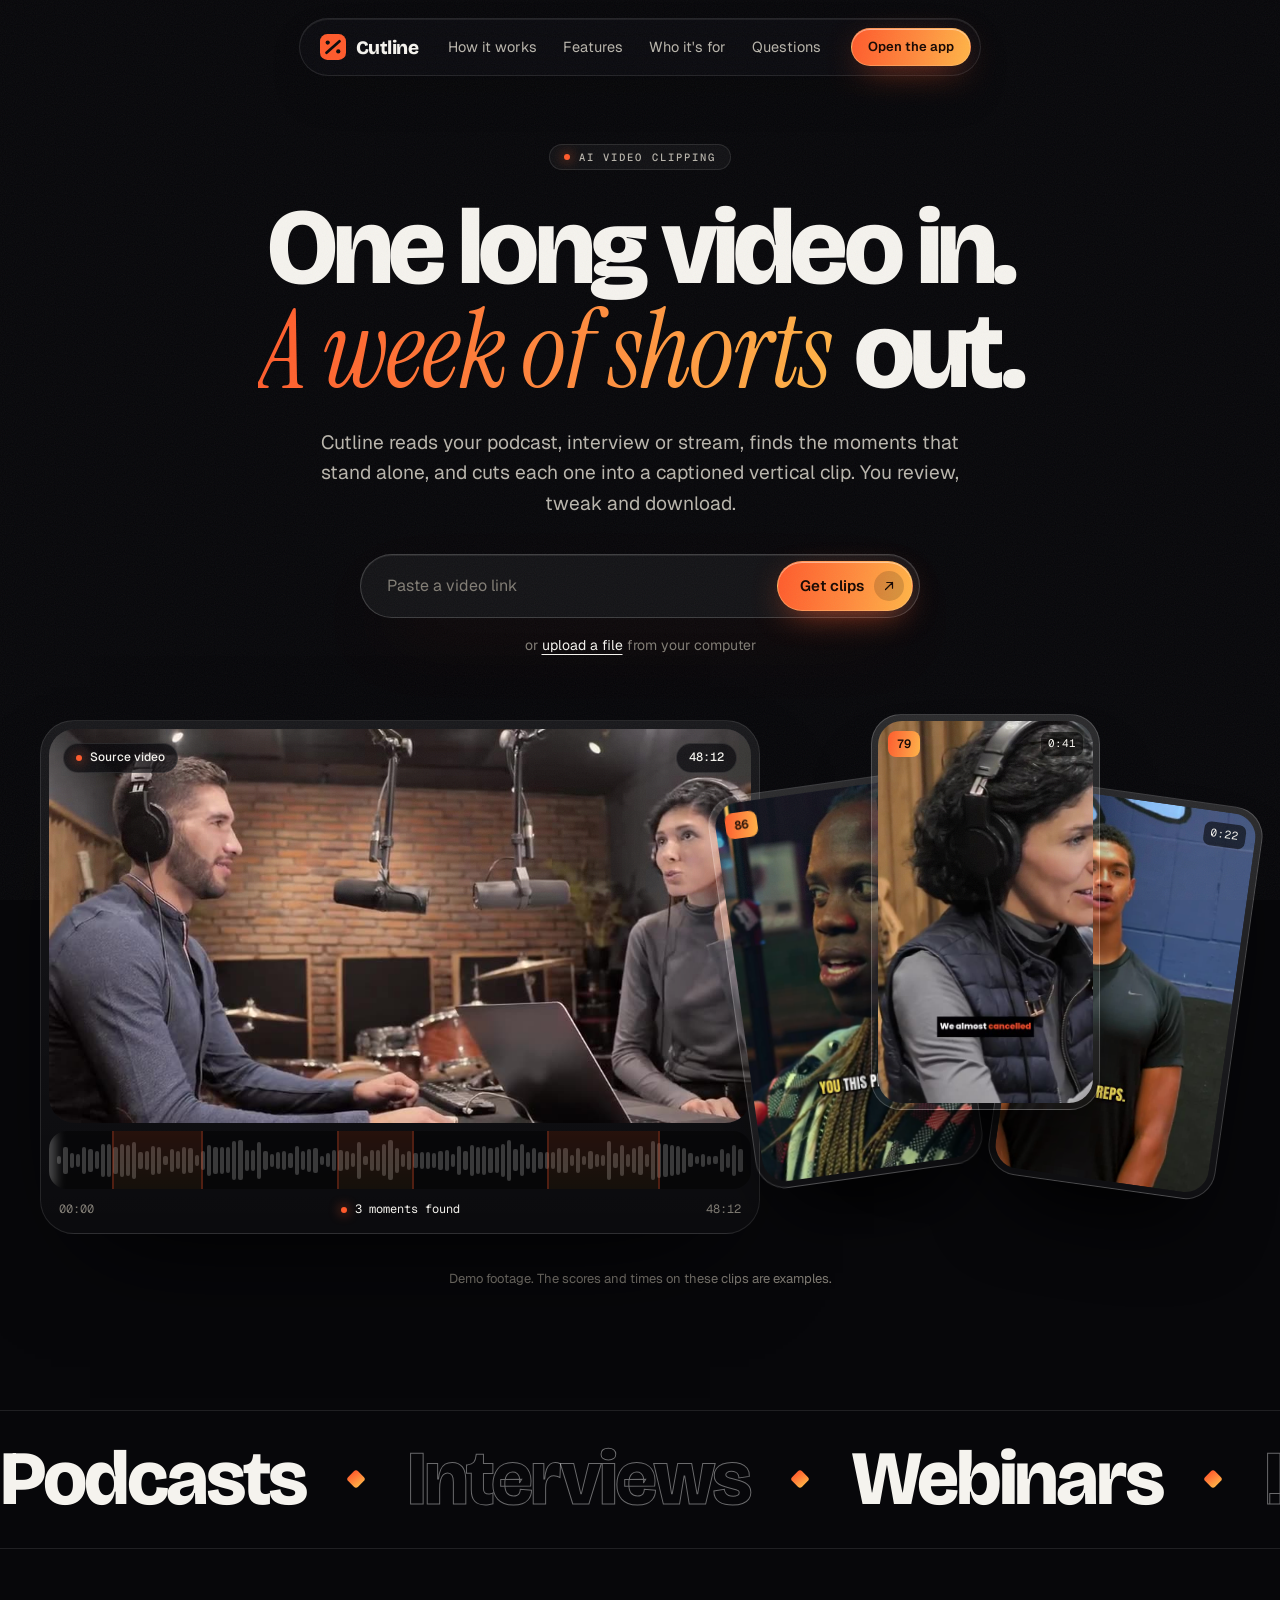
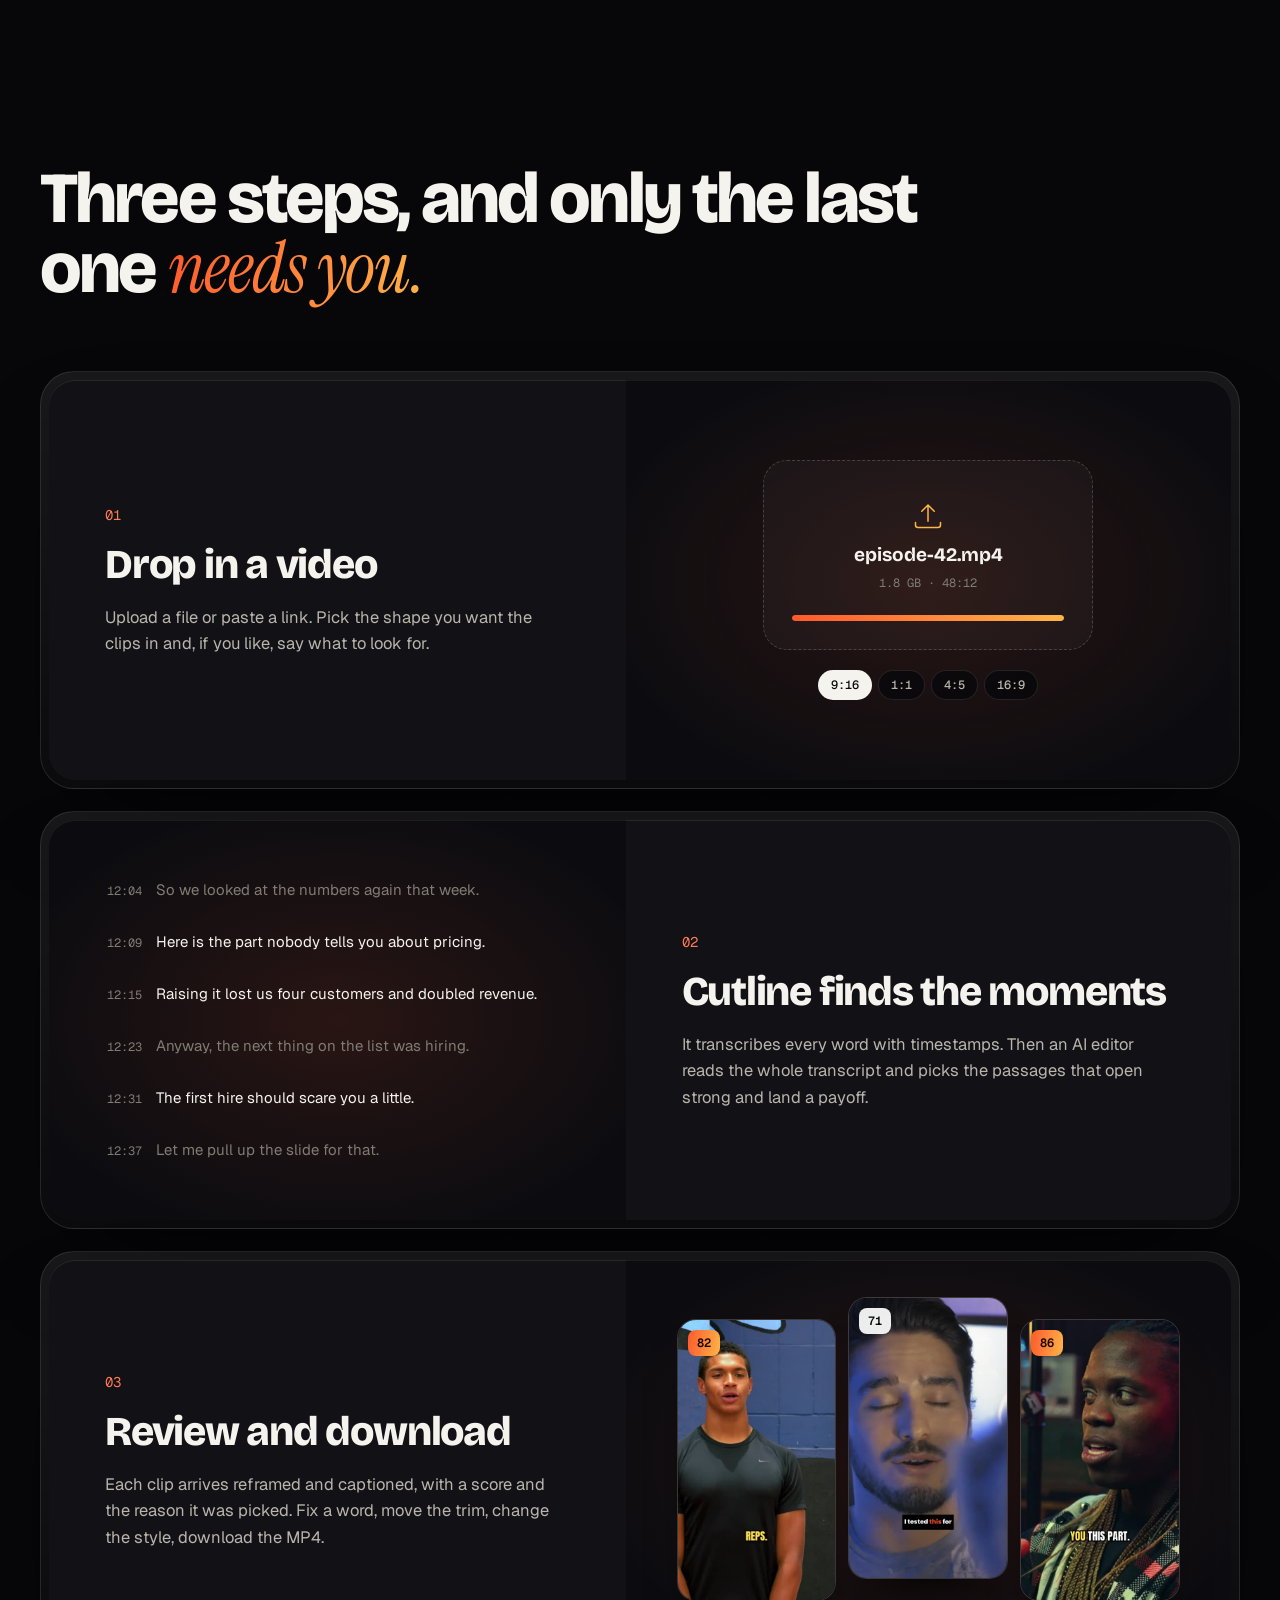
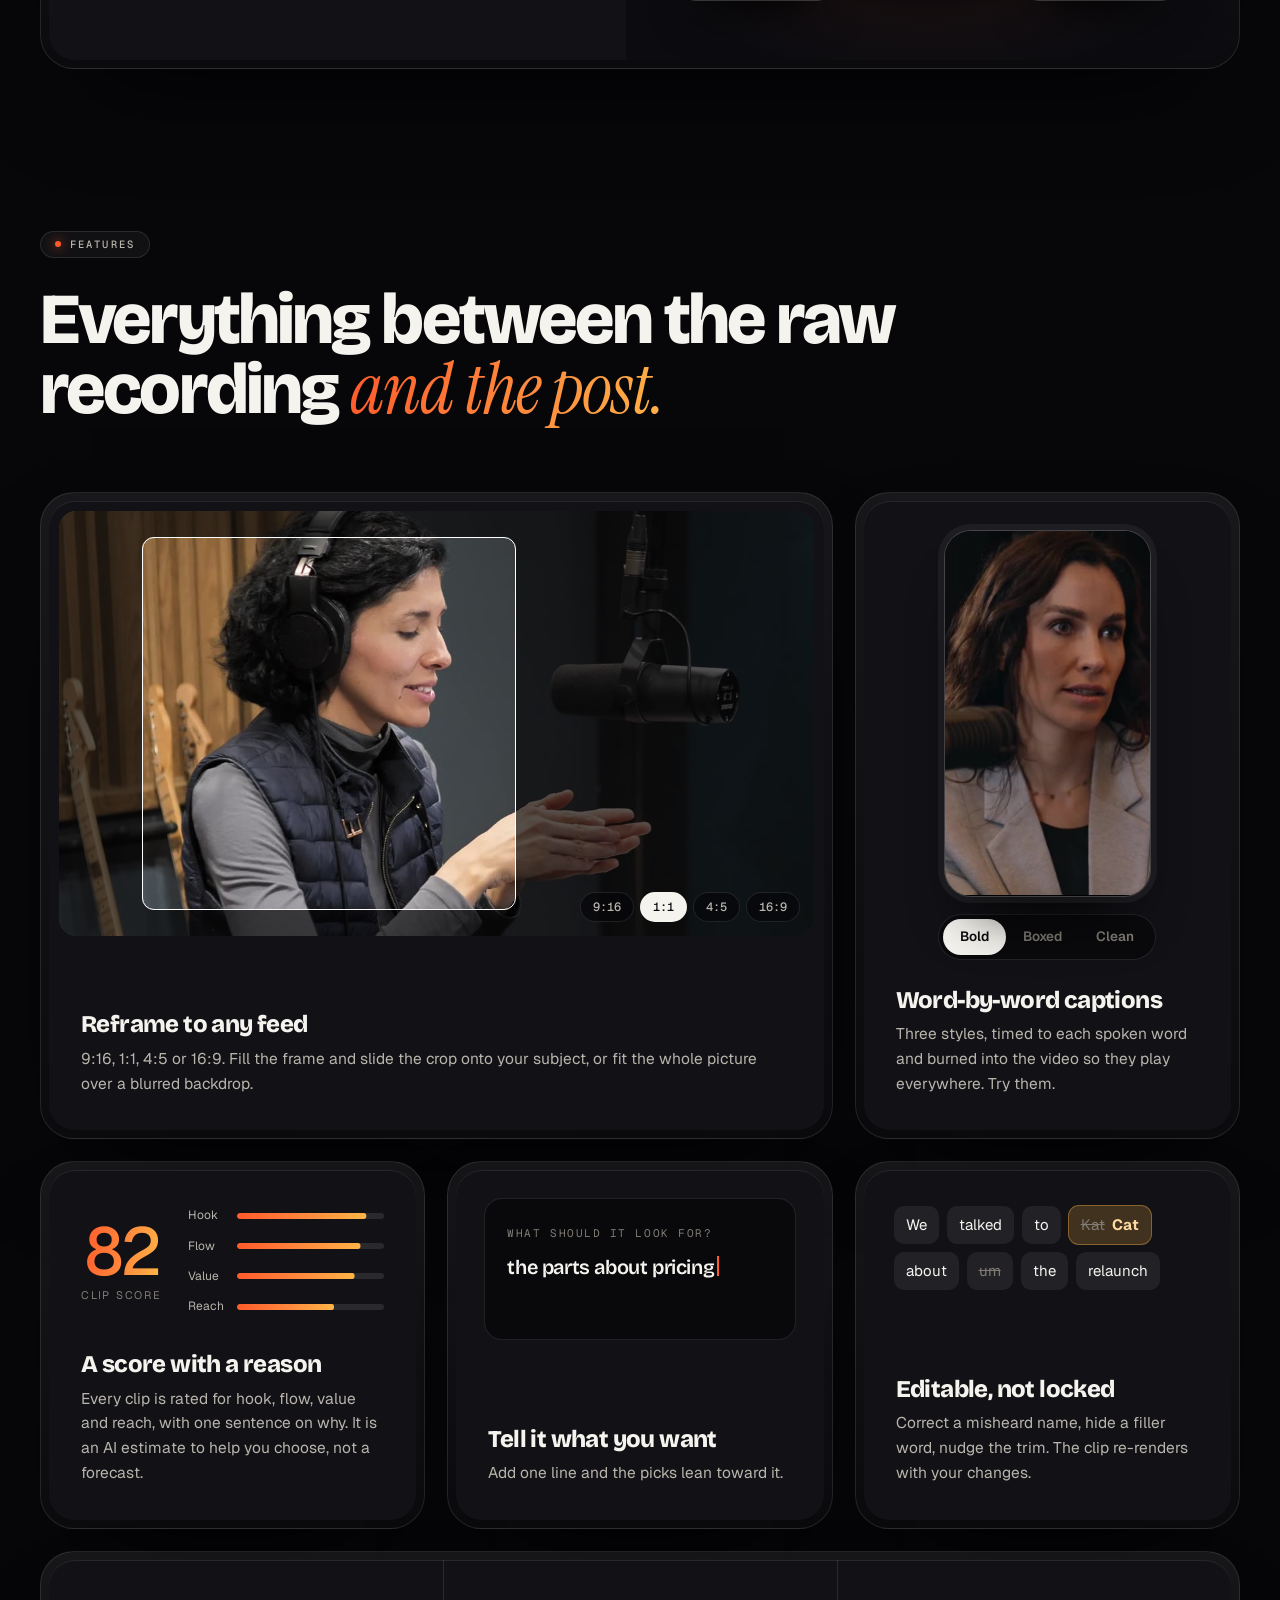
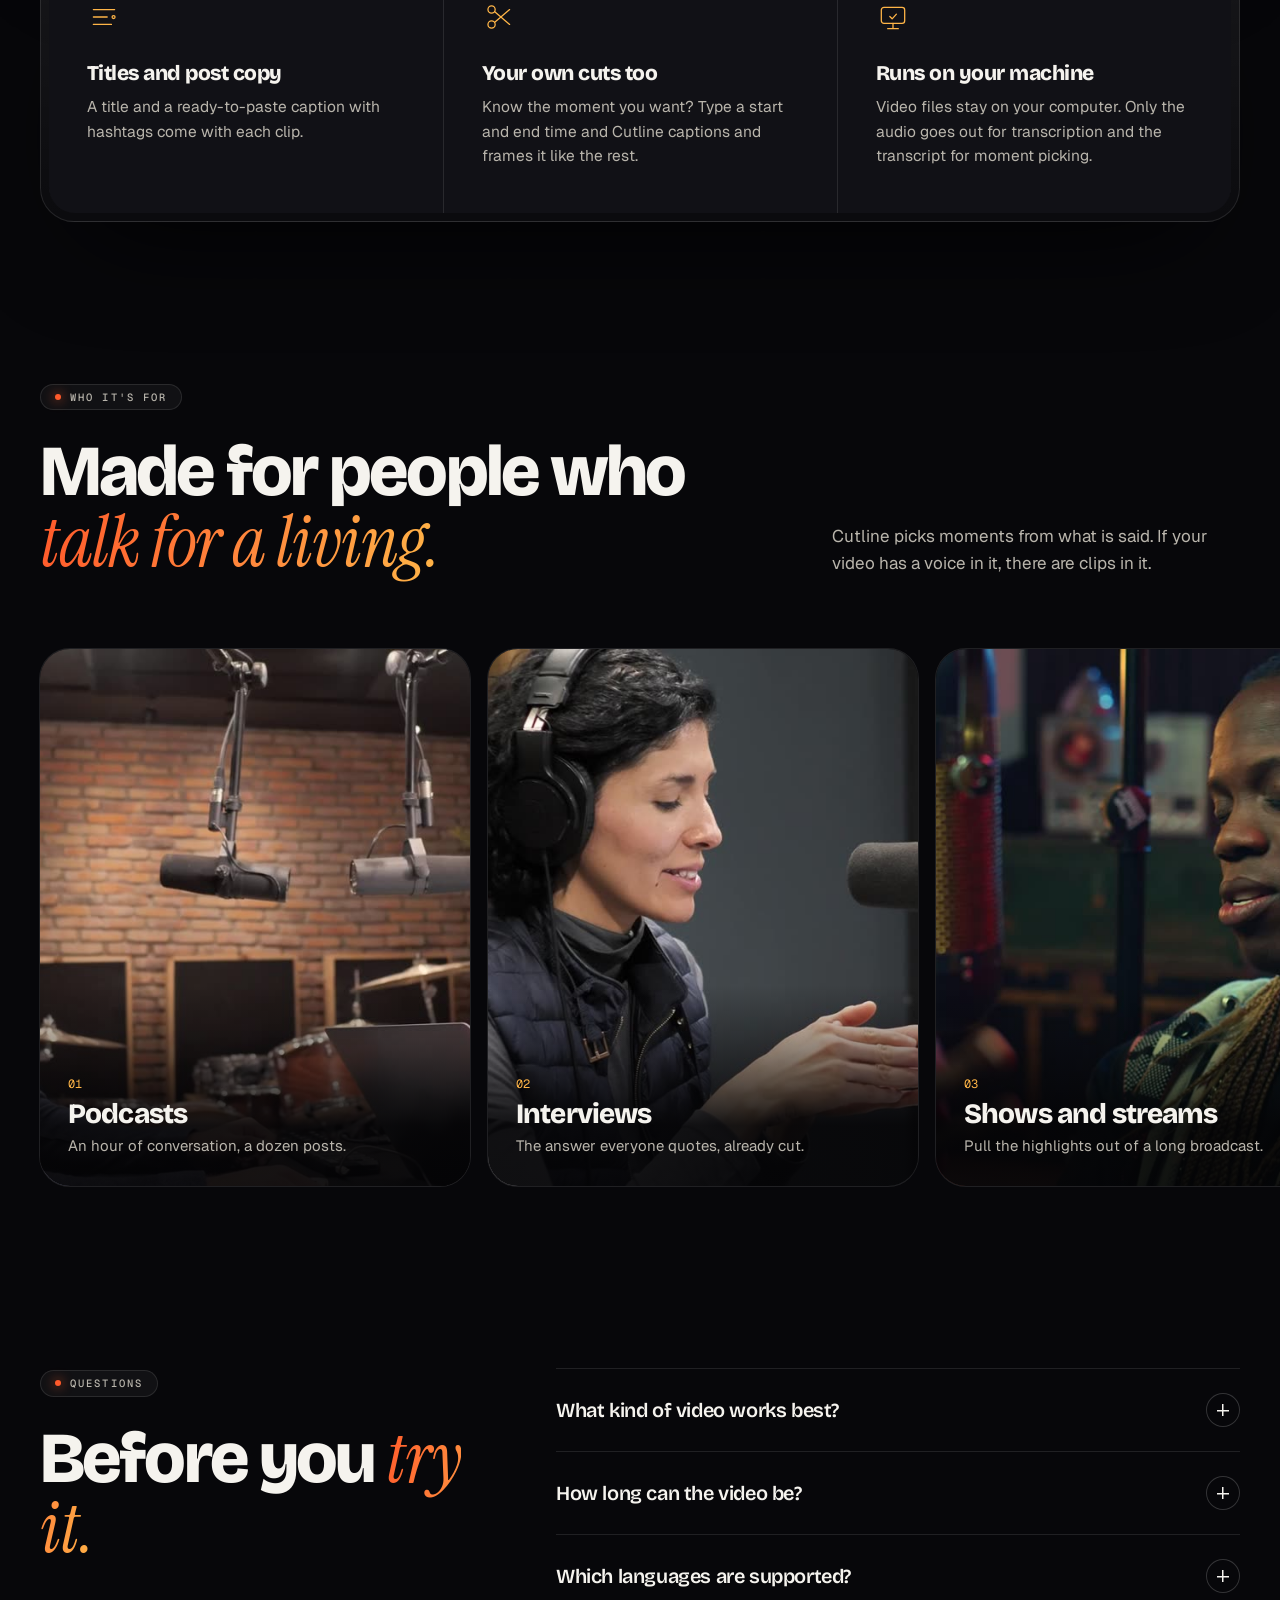
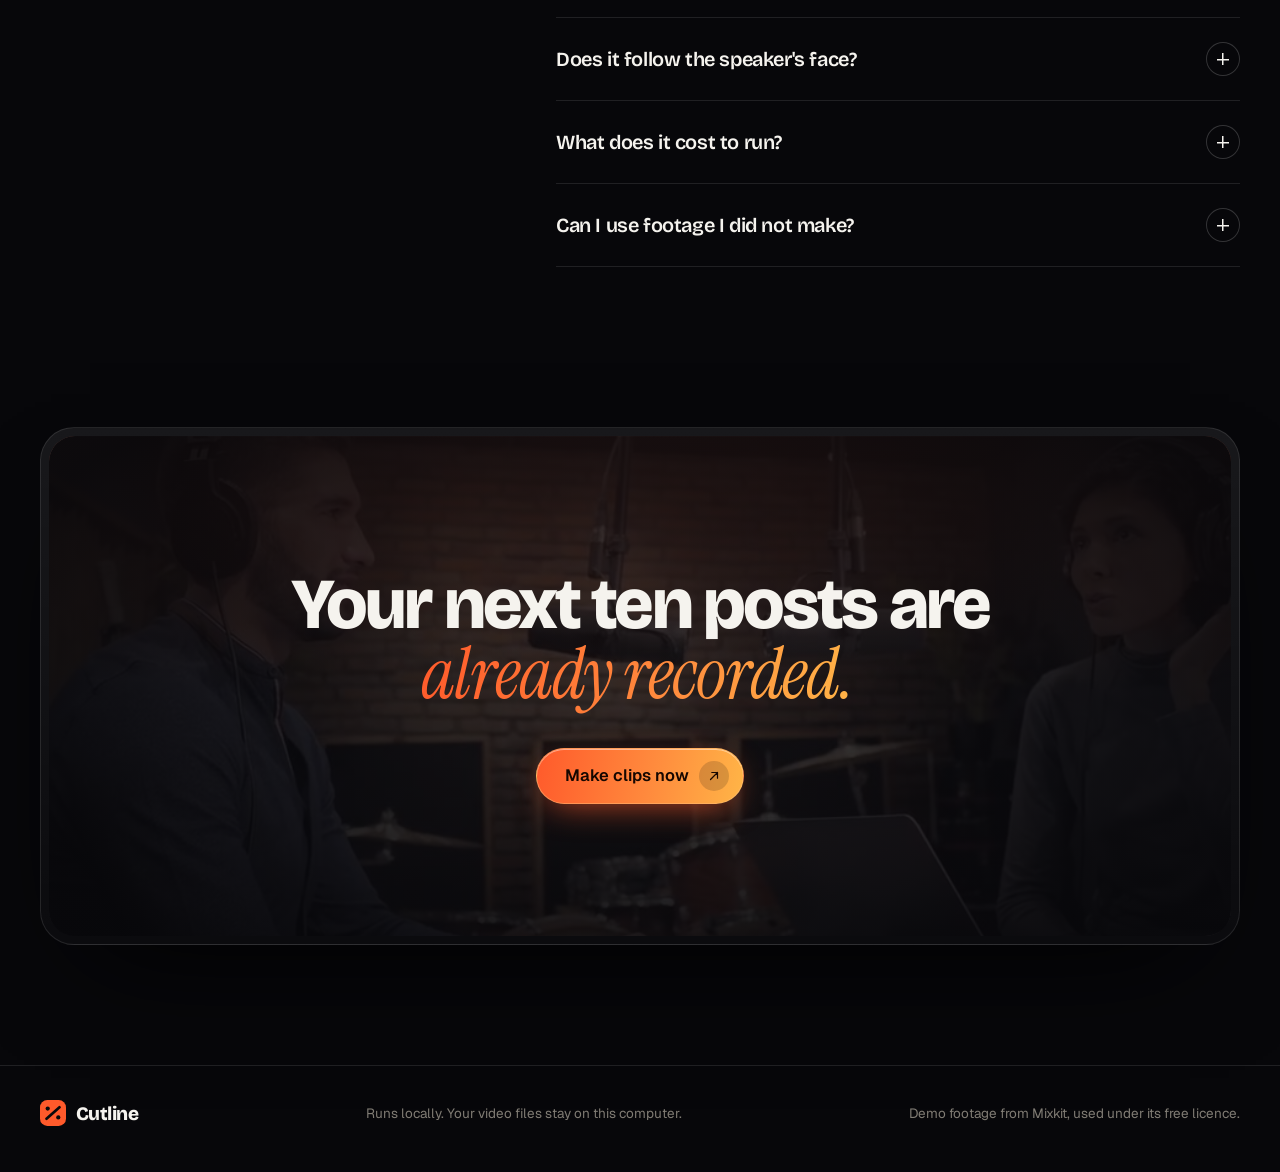
==== index.html @ 56b505d8 "Cutline preview site" ====
<!doctype html>
<html lang="en">
<head>
<meta charset="utf-8">
<meta name="robots" content="noindex">
<meta name="viewport" content="width=device-width, initial-scale=1">
<title>Cutline: turn one long video into ready-to-post shorts</title>
<meta name="description" content="Cutline reads your long video, finds the moments that stand alone, and cuts them into captioned vertical clips you can edit and download.">
<meta name="theme-color" content="#07070a">
<link rel="icon" href="favicon.svg" type="image/svg+xml">
<link rel="preconnect" href="https://fonts.googleapis.com">
<link rel="preconnect" href="https://fonts.gstatic.com" crossorigin>
<link href="https://fonts.googleapis.com/css2?family=Anton&family=Bricolage+Grotesque:opsz,wght@12..96,600;12..96,800&family=Geist:wght@400;500;600&family=Geist+Mono:wght@400;500&family=Instrument+Serif:ital@1&family=Poppins:wght@600;800&display=swap" rel="stylesheet">
<link rel="stylesheet" href="styles.css">
<link rel="stylesheet" href="landing.css">
<link rel="preload" as="image" href="media/source.jpg">
<script>document.documentElement.classList.add('js')</script>
</head>
<body class="landing">

<header class="island" id="island">
  <a class="logo" href="index.html" aria-label="Cutline home">
    <svg viewBox="0 0 32 32" aria-hidden="true"><rect width="32" height="32" rx="9" fill="#ff5a2b"/><path d="M8 23 24 9" stroke="#0a0a0c" stroke-width="3.4" stroke-linecap="round"/><circle cx="9.5" cy="10.5" r="2.6" fill="#0a0a0c"/><circle cx="22.5" cy="21.5" r="2.6" fill="#0a0a0c"/></svg>
    Cutline
  </a>
  <nav class="island-links" aria-label="Main">
    <a href="#how">How it works</a>
    <a href="#features">Features</a>
    <a href="#for">Who it's for</a>
    <a href="#faq">Questions</a>
  </nav>
  <a class="btn small accent island-cta" href="app.html">Open the app</a>
  <button class="burger" id="burger" aria-label="Open menu" aria-expanded="false" aria-controls="menu"><i></i><i></i></button>
</header>

<div class="menu" id="menu" hidden>
  <nav aria-label="Mobile">
    <a href="#how" style="--i:0">How it works</a>
    <a href="#features" style="--i:1">Features</a>
    <a href="#for" style="--i:2">Who it's for</a>
    <a href="#faq" style="--i:3">Questions</a>
    <a class="btn accent" href="app.html" style="--i:4">Open the app</a>
  </nav>
</div>

<main>
  <!-- ============ HERO ============ -->
  <section class="hero">
    <div class="wrap hero-copy">
      <p class="tag rv"><i></i>AI video clipping</p>
      <h1 class="rv" style="--d:.08s">One long video in.<br><em>A week of shorts</em> out.</h1>
      <p class="lede rv" style="--d:.16s">Cutline reads your podcast, interview or stream, finds the moments that stand alone, and cuts each one into a captioned vertical clip. You review, tweak and download.</p>
      <form class="hero-form rv" style="--d:.24s" action="app.html" method="get">
        <input type="url" name="url" placeholder="Paste a video link" aria-label="Video link">
        <button class="btn accent magnet" type="submit">Get clips <span class="disc"><svg viewBox="0 0 16 16" fill="none" stroke="currentColor" stroke-width="1.4" stroke-linecap="round" stroke-linejoin="round"><path d="M4 12 12 4M5.5 4H12v6.5"/></svg></span></button>
      </form>
      <p class="hero-note rv" style="--d:.3s">or <a href="app.html">upload a file</a> from your computer</p>
    </div>

    <div class="wrap">
      <div class="machine rv" style="--d:.36s">
        <div class="bezel source">
          <div class="core">
            <video class="auto" src="media/source.mp4" poster="media/source.jpg" muted loop playsinline autoplay preload="metadata" aria-label="A two-person podcast recording: the long source video"></video>
            <span class="chip chip-tl"><i class="dot"></i>Source video</span>
            <span class="chip chip-tr mono">48:12</span>
            <div class="scan" aria-hidden="true"></div>
          </div>
          <div class="timeline" aria-hidden="true">
            <div class="wave" id="wave"></div>
            <i class="range" style="--l:9%;--w:13%;--t:.8s"></i>
            <i class="range" style="--l:41%;--w:11%;--t:3.7s"></i>
            <i class="range" style="--l:71%;--w:16%;--t:6.4s"></i>
            <div class="playhead"><i></i></div>
          </div>
          <div class="timeline-meta mono" aria-hidden="true"><span>00:00</span><span class="found"><i class="dot"></i>3 moments found</span><span>48:12</span></div>
        </div>

        <div class="fan">
          <figure class="phone p1"><div class="phone-in"><video class="auto" src="media/clip-1.mp4" poster="media/clip-1.jpg" muted loop playsinline autoplay preload="metadata" aria-label="Vertical clip of a podcast host with bold captions"></video><span class="score">86</span><span class="len mono">0:34</span></div></figure>
          <figure class="phone p2"><div class="phone-in"><video class="auto" src="media/clip-2.mp4" poster="media/clip-2.jpg" muted loop playsinline autoplay preload="metadata" aria-label="Vertical clip of an interviewer with boxed captions"></video><span class="score">79</span><span class="len mono">0:41</span></div></figure>
          <figure class="phone p3"><div class="phone-in"><video class="auto" src="media/clip-4.mp4" poster="media/clip-4.jpg" muted loop playsinline autoplay preload="metadata" aria-label="Vertical clip of a fitness coach with bold captions"></video><span class="score mid">64</span><span class="len mono">0:22</span></div></figure>
        </div>
      </div>
      <p class="machine-note">Demo footage. The scores and times on these clips are examples.</p>
    </div>
  </section>

  <!-- ============ MARQUEE ============ -->
  <div class="marquee" aria-hidden="true">
    <div class="marquee-track">
      <span>Podcasts</span><b></b><span class="ghost">Interviews</span><b></b><span>Webinars</span><b></b><span class="ghost">Lessons</span><b></b><span>Streams</span><b></b><span class="ghost">Vlogs</span><b></b>
      <span>Podcasts</span><b></b><span class="ghost">Interviews</span><b></b><span>Webinars</span><b></b><span class="ghost">Lessons</span><b></b><span>Streams</span><b></b><span class="ghost">Vlogs</span><b></b>
    </div>
  </div>

  <!-- ============ HOW ============ -->
  <section class="block" id="how">
    <div class="wrap">
      <div class="head">
        <p class="tag rv"><i></i>How it works</p>
        <h2 class="rv" style="--d:.08s">Three steps, and only the last one <em>needs you.</em></h2>
      </div>

      <div class="steps">
        <article class="step bezel rv">
          <div class="core step-core">
            <div class="step-copy">
              <span class="num mono">01</span>
              <h3>Drop in a video</h3>
              <p>Upload a file or paste a link. Pick the shape you want the clips in and, if you like, say what to look for.</p>
            </div>
            <div class="step-visual v-upload" aria-hidden="true">
              <div class="upload-card">
                <svg viewBox="0 0 32 32" fill="none" stroke="currentColor" stroke-width="1.2" stroke-linecap="round" stroke-linejoin="round"><path d="M16 21V8m0 0-5 5m5-5 5 5M6 22v2a2 2 0 0 0 2 2h16a2 2 0 0 0 2-2v-2"/></svg>
                <strong>episode-42.mp4</strong>
                <span class="mono">1.8 GB · 48:12</span>
                <div class="upbar"><i></i></div>
              </div>
              <div class="opts"><span class="on">9:16</span><span>1:1</span><span>4:5</span><span>16:9</span></div>
            </div>
          </div>
        </article>

        <article class="step bezel flip rv">
          <div class="core step-core">
            <div class="step-copy">
              <span class="num mono">02</span>
              <h3>Cutline finds the moments</h3>
              <p>It transcribes every word with timestamps. Then an AI editor reads the whole transcript and picks the passages that open strong and land a payoff.</p>
            </div>
            <div class="step-visual v-transcript" aria-hidden="true">
              <p><time class="mono">12:04</time>So we looked at the numbers again that week.</p>
              <p class="pick" style="--t:0s"><time class="mono">12:09</time>Here is the part nobody tells you about pricing.<b>Picked</b></p>
              <p class="pick" style="--t:.5s"><time class="mono">12:15</time>Raising it lost us four customers and doubled revenue.</p>
              <p><time class="mono">12:23</time>Anyway, the next thing on the list was hiring.</p>
              <p class="pick" style="--t:2.4s"><time class="mono">12:31</time>The first hire should scare you a little.<b>Picked</b></p>
              <p><time class="mono">12:37</time>Let me pull up the slide for that.</p>
            </div>
          </div>
        </article>

        <article class="step bezel rv">
          <div class="core step-core">
            <div class="step-copy">
              <span class="num mono">03</span>
              <h3>Review and download</h3>
              <p>Each clip arrives reframed and captioned, with a score and the reason it was picked. Fix a word, move the trim, change the style, download the MP4.</p>
            </div>
            <div class="step-visual v-clips">
              <div class="mini"><video class="auto" src="media/clip-4.mp4" poster="media/clip-4.jpg" muted loop playsinline autoplay preload="none" aria-label="Vertical clip of a coach with bold captions"></video><span class="score">82</span></div>
              <div class="mini up"><video class="auto" src="media/clip-5.mp4" poster="media/clip-5.jpg" muted loop playsinline autoplay preload="none" aria-label="Vertical clip of a vlogger with boxed captions"></video><span class="score mid">71</span></div>
              <div class="mini"><video class="auto" src="media/clip-1.mp4" poster="media/clip-1.jpg" muted loop playsinline autoplay preload="none" aria-label="Vertical clip with bold captions"></video><span class="score">86</span></div>
            </div>
          </div>
        </article>
      </div>
    </div>
  </section>

  <!-- ============ FEATURES ============ -->
  <section class="block" id="features">
    <div class="wrap">
      <div class="head">
        <p class="tag rv"><i></i>Features</p>
        <h2 class="rv" style="--d:.08s">Everything between the raw recording <em>and the post.</em></h2>
      </div>

      <div class="bento">
        <article class="cell bezel c-reframe rv">
          <div class="core">
            <div class="reframe" id="reframe" aria-hidden="true">
              <img src="media/still-interview.jpg" alt="" loading="lazy" decoding="async">
              <i class="crop r916 on"></i><i class="crop r11"></i><i class="crop r45"></i><i class="crop r169"></i>
              <div class="ratios mono"><span class="on">9:16</span><span>1:1</span><span>4:5</span><span>16:9</span></div>
            </div>
            <div class="cell-copy">
              <h3>Reframe to any feed</h3>
              <p>9:16, 1:1, 4:5 or 16:9. Fill the frame and slide the crop onto your subject, or fit the whole picture over a blurred backdrop.</p>
            </div>
          </div>
        </article>

        <article class="cell bezel c-captions rv" style="--d:.08s">
          <div class="core">
            <div class="cap-demo">
              <div class="cap-phone">
                <video class="auto" id="cap-video" src="media/plain.mp4" poster="media/plain.jpg" muted loop playsinline autoplay preload="none" aria-label="A speaker in a studio, shown with live caption styles"></video>
                <div class="cap-line s-pop" id="cap-line" aria-hidden="true"></div>
              </div>
              <div class="cap-tabs" role="group" aria-label="Caption style">
                <button type="button" data-style="pop" aria-pressed="true">Bold</button>
                <button type="button" data-style="box" aria-pressed="false">Boxed</button>
                <button type="button" data-style="clean" aria-pressed="false">Clean</button>
              </div>
            </div>
            <div class="cell-copy">
              <h3>Word-by-word captions</h3>
              <p>Three styles, timed to each spoken word and burned into the video so they play everywhere. Try them.</p>
            </div>
          </div>
        </article>

        <article class="cell bezel c-score rv">
          <div class="core">
            <div class="scorebox" aria-hidden="true">
              <div class="big"><span class="mono">82</span><small>Clip score</small></div>
              <div class="sbars">
                <div><span>Hook</span><i style="--v:.88"></i></div>
                <div><span>Flow</span><i style="--v:.84"></i></div>
                <div><span>Value</span><i style="--v:.8"></i></div>
                <div><span>Reach</span><i style="--v:.66"></i></div>
              </div>
            </div>
            <div class="cell-copy">
              <h3>A score with a reason</h3>
              <p>Every clip is rated for hook, flow, value and reach, with one sentence on why. It is an AI estimate to help you choose, not a forecast.</p>
            </div>
          </div>
        </article>

        <article class="cell bezel c-prompt rv" style="--d:.08s">
          <div class="core">
            <div class="promptbox" aria-hidden="true">
              <span class="mono">What should it look for?</span>
              <p id="typed" data-lines='["the parts about pricing","the funniest moments","every time we mention the launch"]'></p>
            </div>
            <div class="cell-copy">
              <h3>Tell it what you want</h3>
              <p>Add one line and the picks lean toward it.</p>
            </div>
          </div>
        </article>

        <article class="cell bezel c-edit rv" style="--d:.16s">
          <div class="core">
            <div class="editbox" aria-hidden="true">
              <span>We</span><span>talked</span><span>to</span><span class="fix"><s>Kat</s><b>Cat</b></span><span>about</span><span class="cut">um</span><span>the</span><span>relaunch</span>
            </div>
            <div class="cell-copy">
              <h3>Editable, not locked</h3>
              <p>Correct a misheard name, hide a filler word, nudge the trim. The clip re-renders with your changes.</p>
            </div>
          </div>
        </article>

        <article class="cell bezel c-wide rv">
          <div class="core">
            <div class="trio">
              <div>
                <svg viewBox="0 0 32 32" fill="none" stroke="currentColor" stroke-width="1.2" stroke-linecap="round" stroke-linejoin="round" aria-hidden="true"><path d="M6 9h20M6 16h13M6 23h17"/><circle cx="25" cy="16" r="1.4"/></svg>
                <h3>Titles and post copy</h3>
                <p>A title and a ready-to-paste caption with hashtags come with each clip.</p>
              </div>
              <div>
                <svg viewBox="0 0 32 32" fill="none" stroke="currentColor" stroke-width="1.2" stroke-linecap="round" stroke-linejoin="round" aria-hidden="true"><circle cx="9" cy="9" r="3.4"/><circle cx="9" cy="23" r="3.4"/><path d="M12 11l14 12M12 21L26 9"/></svg>
                <h3>Your own cuts too</h3>
                <p>Know the moment you want? Type a start and end time and Cutline captions and frames it like the rest.</p>
              </div>
              <div>
                <svg viewBox="0 0 32 32" fill="none" stroke="currentColor" stroke-width="1.2" stroke-linecap="round" stroke-linejoin="round" aria-hidden="true"><rect x="5" y="7" width="22" height="15" rx="2.5"/><path d="M11 27h10M16 22v5"/><path d="M13 15.5l2.2 2.2 4-4.4"/></svg>
                <h3>Runs on your machine</h3>
                <p>Video files stay on your computer. Only the audio goes out for transcription and the transcript for moment picking.</p>
              </div>
            </div>
          </div>
        </article>
      </div>
    </div>
  </section>

  <!-- ============ WHO IT'S FOR ============ -->
  <section class="block" id="for">
    <div class="wrap">
      <div class="head split">
        <div>
          <p class="tag rv"><i></i>Who it's for</p>
          <h2 class="rv" style="--d:.08s">Made for people who <em>talk for a living.</em></h2>
        </div>
        <p class="sub rv" style="--d:.16s">Cutline picks moments from what is said. If your video has a voice in it, there are clips in it.</p>
      </div>
    </div>
    <div class="rail rv" tabindex="0" role="region" aria-label="Kinds of video Cutline works with">
      <figure><img src="media/still-podcast.jpg" alt="Two podcast hosts talking into studio microphones" loading="lazy" decoding="async"><figcaption><span class="mono">01</span><strong>Podcasts</strong>An hour of conversation, a dozen posts.</figcaption></figure>
      <figure><img src="media/still-interview.jpg" alt="An interviewer in headphones speaking into a microphone" loading="lazy" decoding="async"><figcaption><span class="mono">02</span><strong>Interviews</strong>The answer everyone quotes, already cut.</figcaption></figure>
      <figure><img src="media/still-host.jpg" alt="A radio host gesturing while speaking" loading="lazy" decoding="async"><figcaption><span class="mono">03</span><strong>Shows and streams</strong>Pull the highlights out of a long broadcast.</figcaption></figure>
      <figure><img src="media/still-expert.jpg" alt="A woman in a blazer speaking at a studio microphone" loading="lazy" decoding="async"><figcaption><span class="mono">04</span><strong>Webinars and talks</strong>Turn one session into a month of teaching.</figcaption></figure>
      <figure><img src="media/still-coach.jpg" alt="A fitness coach recording a tutorial to camera" loading="lazy" decoding="async"><figcaption><span class="mono">05</span><strong>Coaching and lessons</strong>Each tip becomes its own short.</figcaption></figure>
    </div>
  </section>

  <!-- ============ FAQ ============ -->
  <section class="block" id="faq">
    <div class="wrap faq-grid">
      <div class="head">
        <p class="tag rv"><i></i>Questions</p>
        <h2 class="rv" style="--d:.08s">Before you <em>try it.</em></h2>
      </div>
      <div class="faq rv" style="--d:.12s">
        <details><summary>What kind of video works best?</summary><p>Anything where people talk: podcasts, interviews, webinars, lessons, commentary, vlogs. Cutline picks moments from what is said, so a video with no speech gives it nothing to work with.</p></details>
        <details><summary>How long can the video be?</summary><p>There is no fixed length limit. Long recordings are transcribed in 20-minute parts. Files up to 8 GB are accepted.</p></details>
        <details><summary>Which languages are supported?</summary><p>Transcription detects the language automatically, or you can set it. Captions are tested in Latin and Devanagari scripts. Other scripts rely on the fonts installed on this computer.</p></details>
        <details><summary>Does it follow the speaker's face?</summary><p>Not automatically yet. Fill mode crops to the centre and gives you a slider to move the crop onto your subject; Fit mode keeps the whole frame.</p></details>
        <details><summary>What does it cost to run?</summary><p>Cutline itself is yours. Each video uses your own API keys for transcription and for the AI that picks moments, billed by those providers.</p></details>
        <details><summary>Can I use footage I did not make?</summary><p>Only clip video you own or have permission to use.</p></details>
      </div>
    </div>
  </section>

  <!-- ============ CTA ============ -->
  <section class="cta">
    <div class="wrap">
      <div class="cta-card bezel rv">
        <div class="core">
          <video class="auto" src="media/source.mp4" poster="media/source.jpg" muted loop playsinline autoplay preload="none" aria-hidden="true"></video>
          <div class="cta-copy">
            <h2>Your next ten posts are <em>already recorded.</em></h2>
            <a class="btn accent magnet" href="app.html">Make clips now <span class="disc"><svg viewBox="0 0 16 16" fill="none" stroke="currentColor" stroke-width="1.4" stroke-linecap="round" stroke-linejoin="round"><path d="M4 12 12 4M5.5 4H12v6.5"/></svg></span></a>
          </div>
        </div>
      </div>
    </div>
  </section>
</main>

<footer class="foot">
  <div class="wrap">
    <a class="logo" href="index.html" aria-label="Cutline home">
      <svg viewBox="0 0 32 32" aria-hidden="true"><rect width="32" height="32" rx="9" fill="#ff5a2b"/><path d="M8 23 24 9" stroke="#0a0a0c" stroke-width="3.4" stroke-linecap="round"/><circle cx="9.5" cy="10.5" r="2.6" fill="#0a0a0c"/><circle cx="22.5" cy="21.5" r="2.6" fill="#0a0a0c"/></svg>
      Cutline
    </a>
    <span>Runs locally. Your video files stay on this computer.</span>
    <span>Demo footage from Mixkit, used under its free licence.</span>
  </div>
</footer>

<script type="module" src="landing.js"></script>
</body>
</html>
---- styles.css ----
/* Shared tokens and the app's components. The landing page adds landing.css on top. */
:root {
  --bg: #07070a;
  --bg-2: #0d0d12;
  --surface: rgba(255, 255, 255, 0.045);
  --surface-2: rgba(255, 255, 255, 0.08);
  --core: #111116;
  --hair: rgba(255, 255, 255, 0.1);
  --hair-2: rgba(255, 255, 255, 0.18);
  --ink: #f5f3ee;
  --ink-2: #b9b5ac;
  --ink-3: #807c74;
  --accent: #ff5a2b;
  --accent-2: #ffb547;
  --accent-deep: #ff7a52;
  --violet: #7a5cff;
  --good: #4fd695;
  --grad: linear-gradient(100deg, #ff5a2b 0%, #ff8a3d 55%, #ffb547 100%);
  --radius: 18px;
  --ease: cubic-bezier(0.32, 0.72, 0, 1);
  --display: 'Bricolage Grotesque', 'Segoe UI', system-ui, sans-serif;
  --body: 'Geist', 'Segoe UI', system-ui, sans-serif;
  --serif: 'Instrument Serif', Georgia, serif;
  --mono: 'Geist Mono', ui-monospace, Consolas, monospace;
  --shadow: 0 30px 80px -40px rgba(0, 0, 0, 0.9), inset 0 1px 0 rgba(255, 255, 255, 0.06);
  color-scheme: dark;
}

*,
*::before,
*::after {
  box-sizing: border-box;
}
[hidden] {
  display: none !important;
}
html {
  scroll-behavior: smooth;
  background: var(--bg);
}
body {
  margin: 0;
  min-height: 100dvh;
  background: var(--bg);
  color: var(--ink);
  font: 16px/1.6 var(--body);
  -webkit-font-smoothing: antialiased;
  overflow-x: clip;
}
/* Ambient light: two soft orbs fixed behind everything. */
body::before {
  content: '';
  position: fixed;
  inset: 0;
  z-index: -1;
  pointer-events: none;
  background: radial-gradient(60rem 38rem at 12% -8%, rgba(255, 90, 43, 0.16), transparent 62%), radial-gradient(50rem 36rem at 96% 4%, rgba(122, 92, 255, 0.14), transparent 60%);
}
h1,
h2,
h3 {
  font-family: var(--display);
  line-height: 1.02;
  letter-spacing: -0.03em;
  margin: 0;
}
p {
  margin: 0;
}
a {
  color: inherit;
}
button,
input,
select,
textarea {
  font: inherit;
  color: inherit;
}
::selection {
  background: rgba(255, 90, 43, 0.4);
}
:focus-visible {
  outline: 2px solid var(--accent-2);
  outline-offset: 3px;
}
.wrap {
  width: min(1200px, 100% - 48px);
  margin-inline: auto;
}
.mono {
  font-family: var(--mono);
  font-size: 0.8125rem;
}
.eyebrow {
  font-family: var(--mono);
  font-size: 0.6875rem;
  text-transform: uppercase;
  letter-spacing: 0.2em;
  color: var(--ink-3);
}
.eyebrow a {
  text-decoration: none;
}
.eyebrow a:hover {
  color: var(--ink);
}

/* ---------- top bar (app pages): a floating island ---------- */
.bar {
  position: sticky;
  top: 14px;
  z-index: 20;
  padding-top: 14px;
}
.bar .wrap {
  display: flex;
  align-items: center;
  gap: 26px;
  height: 60px;
  padding: 0 10px 0 20px;
  border: 1px solid var(--hair);
  border-radius: 999px;
  background: rgba(16, 16, 21, 0.94);
  box-shadow: var(--shadow);
}
.logo {
  display: inline-flex;
  align-items: center;
  gap: 10px;
  font: 800 1.1875rem/1 var(--display);
  letter-spacing: -0.03em;
  text-decoration: none;
}
.logo svg {
  width: 26px;
  height: 26px;
}
.bar nav {
  display: flex;
  gap: 24px;
  margin-left: auto;
  font-size: 0.9063rem;
}
.bar nav a {
  text-decoration: none;
  color: var(--ink-2);
  transition: color 0.4s var(--ease);
}
.bar nav a:hover,
.bar nav a[aria-current] {
  color: var(--ink);
}

/* ---------- buttons ---------- */
.btn {
  position: relative;
  display: inline-flex;
  align-items: center;
  justify-content: center;
  gap: 10px;
  height: 46px;
  padding: 0 22px;
  border: 1px solid var(--hair-2);
  border-radius: 999px;
  background: var(--ink);
  color: #0a0a0c;
  font-weight: 600;
  font-size: 0.9375rem;
  text-decoration: none;
  cursor: pointer;
  white-space: nowrap;
  transition: transform 0.5s var(--ease), background 0.5s var(--ease), box-shadow 0.5s var(--ease), border-color 0.5s var(--ease);
}
.btn:hover {
  background: #fff;
}
.btn:active {
  transform: scale(0.97);
}
.btn[disabled] {
  opacity: 0.45;
  cursor: not-allowed;
}
.btn.accent {
  background: var(--grad);
  border-color: rgba(255, 190, 120, 0.5);
  color: #160701;
  box-shadow: 0 10px 34px -12px rgba(255, 90, 43, 0.85), inset 0 1px 0 rgba(255, 255, 255, 0.45);
}
.btn.accent:hover {
  box-shadow: 0 16px 44px -12px rgba(255, 90, 43, 1), inset 0 1px 0 rgba(255, 255, 255, 0.55);
}
.btn.ghost {
  background: var(--surface);
  color: var(--ink);
  border-color: var(--hair);
}
.btn.ghost:hover {
  background: var(--surface-2);
  border-color: var(--hair-2);
}
.btn.small {
  height: 38px;
  padding: 0 16px;
  font-size: 0.8125rem;
}
.btn.danger {
  background: transparent;
  color: #ff8d70;
  border-color: transparent;
}
.btn.danger:hover {
  background: rgba(255, 90, 43, 0.12);
}
/* the trailing arrow sits in its own disc, flush with the button's inner edge */
.btn .disc {
  display: grid;
  place-items: center;
  width: 30px;
  height: 30px;
  margin-right: -14px;
  border-radius: 50%;
  background: rgba(10, 10, 12, 0.16);
  transition: transform 0.5s var(--ease);
}
.btn .disc svg {
  width: 14px;
  height: 14px;
}
.btn:hover .disc {
  transform: translate(3px, -1px) scale(1.06);
}

/* ---------- app shell ---------- */
main.app {
  padding: 56px 0 120px;
}
.page-head {
  display: flex;
  align-items: flex-end;
  justify-content: space-between;
  gap: 20px;
  margin-bottom: 30px;
  flex-wrap: wrap;
}
.page-head h1 {
  font-size: clamp(2.1rem, 4.6vw, 3.4rem);
  font-weight: 800;
  overflow-wrap: anywhere;
}
.page-head p {
  color: var(--ink-3);
  margin-top: 10px;
}
.panel {
  position: relative;
  padding: 30px;
  border: 1px solid var(--hair);
  border-radius: 28px;
  background: linear-gradient(180deg, rgba(255, 255, 255, 0.06), rgba(255, 255, 255, 0.02));
  box-shadow: var(--shadow);
}
.notice {
  display: flex;
  gap: 12px;
  padding: 14px 18px;
  margin-bottom: 22px;
  border: 1px solid rgba(255, 181, 71, 0.35);
  border-radius: 16px;
  background: rgba(255, 181, 71, 0.08);
  color: #ffd9a0;
  font-size: 0.9375rem;
}
.notice code {
  font-family: var(--mono);
  font-size: 0.8125rem;
  background: rgba(255, 181, 71, 0.16);
  padding: 1px 6px;
  border-radius: 5px;
}
.notice.error {
  border-color: rgba(255, 90, 43, 0.45);
  background: rgba(255, 90, 43, 0.1);
  color: #ffc0ae;
}
.tabs {
  display: inline-flex;
  padding: 4px;
  border: 1px solid var(--hair);
  border-radius: 999px;
  background: rgba(0, 0, 0, 0.35);
  margin-bottom: 22px;
}
.tabs button {
  height: 38px;
  padding: 0 18px;
  border: 0;
  border-radius: 999px;
  background: transparent;
  font-weight: 600;
  font-size: 0.875rem;
  color: var(--ink-3);
  cursor: pointer;
  transition: background 0.5s var(--ease), color 0.5s var(--ease);
}
.tabs button[aria-selected='true'] {
  background: var(--surface-2);
  color: var(--ink);
  box-shadow: inset 0 1px 0 rgba(255, 255, 255, 0.12);
}
.drop {
  display: grid;
  place-items: center;
  align-content: center;
  gap: 8px;
  min-height: 210px;
  padding: 28px;
  border: 1.5px dashed rgba(255, 255, 255, 0.22);
  border-radius: 20px;
  background: radial-gradient(40rem 12rem at 50% 0%, rgba(255, 90, 43, 0.1), transparent 70%), rgba(0, 0, 0, 0.3);
  text-align: center;
  cursor: pointer;
  transition: border-color 0.5s var(--ease), background-color 0.5s var(--ease), transform 0.5s var(--ease);
}
.drop:hover,
.drop.over {
  border-color: var(--accent);
  background-color: rgba(255, 90, 43, 0.07);
}
.drop.over {
  transform: scale(1.01);
}
.drop strong {
  font: 700 1.375rem var(--display);
  letter-spacing: -0.02em;
  overflow-wrap: anywhere;
}
.drop span {
  color: var(--ink-3);
  font-size: 0.875rem;
}
.field {
  display: grid;
  gap: 8px;
  min-width: 0;
  align-content: start;
}
.field > label,
.field > .label {
  font-size: 0.8125rem;
  font-weight: 600;
  color: var(--ink-2);
}
.field .hint {
  font-size: 0.8125rem;
  font-weight: 400;
  color: var(--ink-3);
}
.input,
select.input,
textarea.input {
  width: 100%;
  min-height: 46px;
  padding: 11px 15px;
  border: 1px solid var(--hair);
  border-radius: 13px;
  background: rgba(0, 0, 0, 0.38);
  transition: border-color 0.4s var(--ease), box-shadow 0.4s var(--ease);
}
.input::placeholder {
  color: var(--ink-3);
}
.input:focus {
  outline: none;
  border-color: var(--accent);
  box-shadow: 0 0 0 4px rgba(255, 90, 43, 0.18);
}
select.input option {
  background: #15151b;
}
textarea.input {
  resize: vertical;
  line-height: 1.45;
}
.seg {
  display: inline-flex;
  flex-wrap: wrap;
  gap: 6px;
}
.seg label {
  position: relative;
  cursor: pointer;
}
.seg input {
  position: absolute;
  opacity: 0;
  inset: 0;
  cursor: pointer;
}
.seg span {
  display: inline-flex;
  align-items: center;
  height: 40px;
  padding: 0 15px;
  border: 1px solid var(--hair);
  border-radius: 12px;
  background: rgba(0, 0, 0, 0.3);
  color: var(--ink-2);
  font-size: 0.875rem;
  font-weight: 500;
  transition: background 0.4s var(--ease), color 0.4s var(--ease), border-color 0.4s var(--ease);
}
.seg label:hover span {
  border-color: var(--hair-2);
  color: var(--ink);
}
.seg input:checked + span {
  border-color: transparent;
  background: var(--ink);
  color: #0a0a0c;
}
.seg input:focus-visible + span {
  outline: 2px solid var(--accent-2);
  outline-offset: 2px;
}
.options {
  display: grid;
  grid-template-columns: repeat(2, minmax(0, 1fr));
  gap: 24px 30px;
  margin-top: 28px;
}
.options .wide {
  grid-column: 1 / -1;
}
.form-foot {
  display: flex;
  align-items: center;
  justify-content: space-between;
  gap: 16px;
  margin-top: 30px;
  flex-wrap: wrap;
}
.picked {
  font-size: 0.9375rem;
  color: var(--ink-2);
  overflow-wrap: anywhere;
}
.meter {
  height: 8px;
  border-radius: 99px;
  background: rgba(255, 255, 255, 0.09);
  overflow: hidden;
}
.meter > i {
  display: block;
  height: 100%;
  width: 0;
  border-radius: 99px;
  background: var(--grad);
  transition: width 0.6s var(--ease);
}
h2.section {
  font-size: 1.625rem;
  margin: 56px 0 20px;
}
.projects {
  display: grid;
  gap: 12px;
}
.project {
  display: grid;
  grid-template-columns: auto minmax(0, 1fr) auto;
  align-items: center;
  gap: 18px;
  padding: 14px 20px 14px 14px;
  border: 1px solid var(--hair);
  border-radius: 20px;
  background: var(--surface);
  text-decoration: none;
  transition: transform 0.6s var(--ease), border-color 0.6s var(--ease), background 0.6s var(--ease);
}
.project:hover {
  transform: translateY(-2px);
  border-color: var(--hair-2);
  background: var(--surface-2);
}
.project .thumbs {
  display: flex;
  gap: 4px;
  width: 116px;
}
.project .thumbs img,
.project .thumbs i {
  width: 36px;
  height: 64px;
  border-radius: 7px;
  object-fit: cover;
  background: rgba(255, 255, 255, 0.06);
}
.project h3 {
  font: 600 1.0625rem/1.25 var(--body);
  letter-spacing: 0;
  overflow: hidden;
  text-overflow: ellipsis;
  white-space: nowrap;
}
.project p {
  font-size: 0.875rem;
  color: var(--ink-3);
  margin-top: 3px;
}
.pill {
  display: inline-flex;
  align-items: center;
  gap: 7px;
  height: 28px;
  padding: 0 12px;
  border-radius: 99px;
  font-size: 0.75rem;
  font-weight: 600;
  background: var(--surface-2);
  color: var(--ink-2);
}
.pill.done {
  background: rgba(79, 214, 149, 0.14);
  color: var(--good);
}
.pill.error {
  background: rgba(255, 90, 43, 0.16);
  color: #ff9d83;
}
.pill.busy::before {
  content: '';
  width: 7px;
  height: 7px;
  border-radius: 50%;
  background: var(--accent);
  animation: pulse 1.2s var(--ease) infinite;
}
@keyframes pulse {
  50% {
    opacity: 0.2;
    transform: scale(0.7);
  }
}
.empty {
  padding: 40px;
  border: 1px dashed var(--hair-2);
  border-radius: 20px;
  text-align: center;
  color: var(--ink-3);
}

/* ---------- project page ---------- */
.stages {
  display: grid;
  grid-template-columns: repeat(4, 1fr);
  gap: 10px;
  margin: 4px 0 24px;
}
.stage-step {
  padding: 15px 17px;
  border: 1px solid var(--hair);
  border-radius: 15px;
  background: rgba(0, 0, 0, 0.3);
  color: var(--ink-3);
  font-size: 0.875rem;
  font-weight: 600;
  transition: border-color 0.6s var(--ease), color 0.6s var(--ease), background 0.6s var(--ease);
}
.stage-step small {
  display: block;
  font: 400 0.75rem var(--mono);
  margin-bottom: 4px;
}
.stage-step.active {
  border-color: var(--accent);
  background: rgba(255, 90, 43, 0.1);
  color: var(--ink);
  box-shadow: 0 0 40px -14px rgba(255, 90, 43, 0.9);
}
.stage-step.past {
  color: var(--good);
  border-color: rgba(79, 214, 149, 0.35);
}
.clips {
  display: grid;
  grid-template-columns: repeat(auto-fill, minmax(210px, 1fr));
  gap: 26px 22px;
}
.clip {
  display: grid;
  gap: 12px;
  align-content: start;
  padding: 0;
  border: 0;
  background: none;
  text-align: left;
  cursor: pointer;
}
.clip .frame {
  position: relative;
  aspect-ratio: 9 / 16;
  border-radius: 20px;
  overflow: hidden;
  background: #000;
  box-shadow: 0 0 0 1px var(--hair), 0 30px 60px -30px #000;
  display: grid;
  place-items: center;
  transition: transform 0.7s var(--ease), box-shadow 0.7s var(--ease);
}
.clip:hover .frame {
  transform: translateY(-6px);
  box-shadow: 0 0 0 1px var(--hair-2), 0 40px 70px -30px rgba(255, 90, 43, 0.55);
}
.clip .frame img {
  width: 100%;
  height: 100%;
  object-fit: contain;
}
.clip .frame .score {
  position: absolute;
  top: 12px;
  left: 12px;
}
.clip .frame .len {
  position: absolute;
  right: 12px;
  bottom: 12px;
  padding: 3px 8px;
  border-radius: 7px;
  background: rgba(0, 0, 0, 0.7);
  color: #fff;
  font: 500 0.75rem var(--mono);
}
.clip .frame .state {
  color: var(--ink-2);
  font-size: 0.875rem;
  text-align: center;
  padding: 16px;
}
.clip h3 {
  font: 600 1rem/1.3 var(--body);
  letter-spacing: 0;
}
.clip p {
  color: var(--ink-3);
}
.score {
  display: inline-flex;
  align-items: center;
  height: 26px;
  padding: 0 9px;
  border-radius: 8px;
  background: var(--grad);
  color: #160701;
  font: 600 0.75rem/1 var(--mono);
}
.score.mid {
  background: rgba(255, 255, 255, 0.92);
  color: #0a0a0c;
}
.score.low {
  background: rgba(40, 40, 46, 0.92);
  color: var(--ink-2);
}

dialog.editor {
  width: min(1080px, 100% - 24px);
  max-height: calc(100dvh - 24px);
  padding: 0;
  border: 1px solid var(--hair-2);
  border-radius: 26px;
  background: #101015;
  color: var(--ink);
  box-shadow: 0 60px 120px -30px #000;
}
dialog.editor[open] {
  animation: rise 0.6s var(--ease);
}
@keyframes rise {
  from {
    opacity: 0;
    transform: translateY(24px) scale(0.98);
  }
}
dialog.editor::backdrop {
  background: rgba(0, 0, 0, 0.72);
}
.editor-grid {
  display: grid;
  grid-template-columns: minmax(0, 360px) minmax(0, 1fr);
  grid-template-rows: minmax(0, 1fr);
  height: min(880px, calc(100dvh - 26px));
}
.editor-video {
  background: #000;
  display: grid;
  place-items: center;
  padding: 20px;
  min-height: 0;
  overflow: hidden;
  border-radius: 25px 0 0 25px;
}
.editor-video video {
  max-width: 100%;
  max-height: 100%;
  min-height: 0;
  border-radius: 14px;
  background: #000;
}
.editor-body {
  display: grid;
  gap: 22px;
  padding: 26px 28px 0;
  align-content: start;
  min-width: 0;
  overflow-y: auto;
  overscroll-behavior: contain;
}
.editor-top {
  display: flex;
  justify-content: space-between;
  align-items: center;
  gap: 12px;
}
.row2 {
  display: grid;
  grid-template-columns: repeat(2, minmax(0, 1fr));
  gap: 20px;
}
.bars {
  display: grid;
  gap: 8px;
}
.bars div {
  display: grid;
  grid-template-columns: 56px 1fr 30px;
  align-items: center;
  gap: 10px;
  font-size: 0.8125rem;
  color: var(--ink-2);
}
.bars .meter > i {
  transition: none;
}
.reason {
  font-size: 0.9375rem;
  color: var(--ink-2);
  padding-left: 14px;
  border-left: 2px solid var(--accent);
}
.words {
  display: flex;
  flex-wrap: wrap;
  gap: 5px;
  max-height: 170px;
  overflow: auto;
  padding: 10px;
  border: 1px solid var(--hair);
  border-radius: 14px;
  background: rgba(0, 0, 0, 0.38);
}
.words input {
  height: 31px;
  padding: 0 8px;
  border: 1px solid transparent;
  border-radius: 8px;
  background: rgba(255, 255, 255, 0.07);
  font-size: 0.875rem;
  field-sizing: content;
  min-width: 2.2ch;
  max-width: 100%;
}
.words input:focus {
  border-color: var(--accent);
  background: rgba(255, 90, 43, 0.12);
  outline: none;
}
.words input.changed {
  background: rgba(255, 181, 71, 0.25);
  color: #ffe2b0;
}
.words input.muted {
  text-decoration: line-through;
  color: var(--ink-3);
}
.trim {
  display: flex;
  align-items: center;
  gap: 8px;
  color: var(--ink-3);
}
.trim .input {
  width: 100px;
  font-family: var(--mono);
  font-size: 0.875rem;
}
input[type='range'] {
  accent-color: var(--accent);
  width: 100%;
}
.editor-foot {
  display: flex;
  gap: 10px;
  flex-wrap: wrap;
  align-items: center;
  position: sticky;
  bottom: 0;
  margin: 0 -28px;
  padding: 16px 28px;
  border-top: 1px solid var(--hair);
  background: #101015;
}
.editor-foot .spacer {
  flex: 1;
}
.toast {
  position: fixed;
  left: 50%;
  bottom: 28px;
  transform: translateX(-50%);
  z-index: 50;
  padding: 12px 20px;
  border: 1px solid var(--hair-2);
  border-radius: 999px;
  background: #1b1b22;
  color: var(--ink);
  font-size: 0.9375rem;
  box-shadow: 0 20px 50px -20px #000;
  max-width: calc(100% - 32px);
  animation: toast-in 0.6s var(--ease);
}
@keyframes toast-in {
  from {
    opacity: 0;
    transform: translate(-50%, 14px);
  }
}

@media (max-width: 900px) {
  .editor-grid {
    grid-template-columns: 1fr;
    height: auto;
    grid-template-rows: auto;
  }
  .editor-video {
    border-radius: 25px 25px 0 0;
  }
  .editor-video video {
    max-height: 38dvh;
  }
  .editor-body {
    overflow-y: visible;
  }
  .stages {
    grid-template-columns: 1fr 1fr;
  }
}
@media (max-width: 620px) {
  .wrap {
    width: calc(100% - 32px);
  }
  .options,
  .row2 {
    grid-template-columns: 1fr;
  }
  .panel {
    padding: 20px;
    border-radius: 22px;
  }
  .project {
    grid-template-columns: minmax(0, 1fr) auto;
    padding-left: 18px;
  }
  .project .thumbs {
    display: none;
  }
  .clips {
    grid-template-columns: repeat(2, minmax(0, 1fr));
    gap: 18px 12px;
  }
  .bar nav {
    gap: 14px;
  }
}
@media (prefers-reduced-motion: reduce) {
  *,
  *::before,
  *::after {
    animation-duration: 0.001ms !important;
    animation-iteration-count: 1 !important;
    transition-duration: 0.001ms !important;
    scroll-behavior: auto !important;
  }
}
---- landing.css ----
/* Landing page only. Tokens and buttons come from styles.css. */

/* film grain, fixed so it never repaints on scroll */
body.landing::after {
  content: '';
  position: fixed;
  inset: 0;
  z-index: 60;
  pointer-events: none;
  opacity: 0.055;
  background-image: url("data:image/svg+xml,%3Csvg xmlns='http://www.w3.org/2000/svg' width='160' height='160'%3E%3Cfilter id='n'%3E%3CfeTurbulence type='fractalNoise' baseFrequency='.9' numOctaves='2' stitchTiles='stitch'/%3E%3C/filter%3E%3Crect width='100%25' height='100%25' filter='url(%23n)'/%3E%3C/svg%3E");
}

em {
  font-family: var(--serif);
  font-style: italic;
  font-weight: 400;
  letter-spacing: -0.015em;
  background: var(--grad);
  -webkit-background-clip: text;
  background-clip: text;
  color: transparent;
  padding-right: 0.06em;
}

/* ---------- scroll reveal ---------- */
html.js .rv {
  opacity: 0;
  transform: translateY(36px);
  filter: blur(8px);
  transition: opacity 1s var(--ease) var(--d, 0s), transform 1s var(--ease) var(--d, 0s), filter 1s var(--ease) var(--d, 0s);
}
html.js .rv.in {
  opacity: 1;
  transform: none;
  filter: none;
}
html.js .rail.rv {
  filter: none;
}

/* ---------- floating island nav ---------- */
.island {
  position: fixed;
  top: 18px;
  left: 50%;
  z-index: 40;
  display: flex;
  align-items: center;
  gap: 30px;
  width: max-content;
  max-width: calc(100% - 24px);
  height: 58px;
  padding: 0 9px 0 20px;
  border: 1px solid var(--hair);
  border-radius: 999px;
  background: rgba(14, 14, 19, 0.62);
  backdrop-filter: blur(18px) saturate(1.4);
  -webkit-backdrop-filter: blur(18px) saturate(1.4);
  box-shadow: 0 20px 50px -24px #000, inset 0 1px 0 rgba(255, 255, 255, 0.08);
  transform: translateX(-50%);
  transition: transform 0.8s var(--ease), background 0.8s var(--ease);
}
.island.away {
  transform: translate(-50%, -130%);
}
.island-links {
  display: flex;
  gap: 26px;
  font-size: 0.9063rem;
}
.island-links a {
  position: relative;
  color: var(--ink-2);
  text-decoration: none;
  transition: color 0.5s var(--ease);
}
.island-links a::after {
  content: '';
  position: absolute;
  left: 0;
  right: 0;
  bottom: -6px;
  height: 1px;
  background: var(--grad);
  transform: scaleX(0);
  transform-origin: left;
  transition: transform 0.6s var(--ease);
}
.island-links a:hover {
  color: var(--ink);
}
.island-links a:hover::after {
  transform: scaleX(1);
}
.burger {
  display: none;
  position: relative;
  width: 40px;
  height: 40px;
  border: 1px solid var(--hair);
  border-radius: 50%;
  background: var(--surface);
  cursor: pointer;
}
.burger i {
  position: absolute;
  left: 11px;
  right: 11px;
  top: 50%;
  height: 1.5px;
  background: var(--ink);
  transition: transform 0.6s var(--ease);
}
.burger i:first-child {
  transform: translateY(-4px);
}
.burger i:last-child {
  transform: translateY(4px);
}
.burger[aria-expanded='true'] i:first-child {
  transform: rotate(45deg);
}
.burger[aria-expanded='true'] i:last-child {
  transform: rotate(-45deg);
}
/* A sibling of the island, not a child: a blurred panel inside a blurred bar renders see-through. */
.menu {
  position: fixed;
  inset: 0;
  z-index: 30;
  display: grid;
  place-items: center;
  background: rgba(7, 7, 10, 0.86);
  backdrop-filter: blur(28px);
  -webkit-backdrop-filter: blur(28px);
  opacity: 0;
  transition: opacity 0.5s var(--ease);
}
.menu.open {
  opacity: 1;
}
.menu nav {
  display: grid;
  gap: 22px;
  justify-items: center;
}
.menu a:not(.btn) {
  font: 800 2.3rem/1.1 var(--display);
  letter-spacing: -0.03em;
  text-decoration: none;
}
.menu a {
  opacity: 0;
  transform: translateY(40px);
  transition: opacity 0.7s var(--ease), transform 0.7s var(--ease);
}
.menu.open a {
  opacity: 1;
  transform: none;
  transition-delay: calc(var(--i) * 70ms + 120ms);
}

/* ---------- hero ---------- */
.hero {
  position: relative;
  padding: 142px 0 0;
}
.hero-copy {
  text-align: center;
}
.tag {
  display: inline-flex;
  align-items: center;
  gap: 9px;
  padding: 7px 14px;
  border: 1px solid var(--hair);
  border-radius: 999px;
  background: var(--surface);
  font: 500 0.6563rem/1 var(--mono);
  text-transform: uppercase;
  letter-spacing: 0.2em;
  color: var(--ink-2);
}
.tag i,
.dot {
  width: 6px;
  height: 6px;
  border-radius: 50%;
  background: var(--accent);
  box-shadow: 0 0 12px var(--accent);
  animation: pulse 1.8s var(--ease) infinite;
}
.hero h1 {
  margin: 26px auto 24px;
  max-width: 13em;
  font-size: clamp(2.9rem, 8.4vw, 6.9rem);
  font-weight: 800;
  line-height: 0.96;
  letter-spacing: -0.045em;
}
.lede {
  margin: 0 auto;
  max-width: 36em;
  font-size: clamp(1.05rem, 1.5vw, 1.25rem);
  color: var(--ink-2);
}
.hero-form {
  display: flex;
  gap: 6px;
  width: min(560px, 100%);
  margin: 34px auto 0;
  padding: 6px;
  border: 1px solid var(--hair-2);
  border-radius: 999px;
  background: rgba(255, 255, 255, 0.05);
  box-shadow: 0 30px 70px -30px rgba(255, 90, 43, 0.5), inset 0 1px 0 rgba(255, 255, 255, 0.08);
  transition: border-color 0.5s var(--ease), box-shadow 0.5s var(--ease);
}
.hero-form:focus-within {
  border-color: var(--accent);
  box-shadow: 0 30px 80px -26px rgba(255, 90, 43, 0.8), inset 0 1px 0 rgba(255, 255, 255, 0.08);
}
.hero-form input {
  flex: 1;
  min-width: 0;
  height: 50px;
  padding: 0 20px;
  border: 0;
  border-radius: 999px;
  background: transparent;
  outline: none;
}
.hero-form input::placeholder {
  color: var(--ink-3);
}
.hero-form .btn {
  height: 50px;
}
.hero-note {
  margin-top: 16px;
  font-size: 0.875rem;
  color: var(--ink-3);
}
.hero-note a {
  color: var(--ink);
  text-underline-offset: 4px;
}

/* double bezel: a tray with a machined core inside it */
.bezel {
  padding: 8px;
  border: 1px solid var(--hair);
  border-radius: 34px;
  background: linear-gradient(180deg, rgba(255, 255, 255, 0.07), rgba(255, 255, 255, 0.02));
  box-shadow: 0 50px 110px -50px #000;
}
.bezel > .core {
  position: relative;
  overflow: hidden;
  border-radius: 26px;
  background: var(--core);
  box-shadow: inset 0 1px 0 rgba(255, 255, 255, 0.09);
}

/* the machine: a long source video on the left, the shorts it became on the right */
.machine {
  position: relative;
  display: grid;
  grid-template-columns: minmax(0, 1.5fr) minmax(0, 1fr);
  align-items: center;
  margin-top: 58px;
}
.machine::before {
  content: '';
  position: absolute;
  inset: 12% 8% -6%;
  z-index: -1;
  background: radial-gradient(closest-side, rgba(255, 90, 43, 0.3), transparent);
  filter: blur(50px);
}
.source video {
  display: block;
  width: 100%;
  aspect-ratio: 16 / 9;
  object-fit: cover;
}
.chip {
  position: absolute;
  display: inline-flex;
  align-items: center;
  gap: 8px;
  height: 30px;
  padding: 0 12px;
  border: 1px solid var(--hair);
  border-radius: 999px;
  background: rgba(7, 7, 10, 0.7);
  font-size: 0.75rem;
  font-weight: 500;
}
.chip-tl {
  top: 14px;
  left: 14px;
}
.chip-tr {
  top: 14px;
  right: 14px;
}
.scan {
  position: absolute;
  inset: 0;
  border-right: 1.5px solid rgba(255, 190, 120, 0.9);
  background: linear-gradient(90deg, transparent 72%, rgba(255, 90, 43, 0.22));
  transform: translateX(-100%);
  animation: sweep 9s linear infinite;
  pointer-events: none;
}
@keyframes sweep {
  to {
    transform: translateX(0);
  }
}
.timeline {
  position: relative;
  height: 58px;
  margin: 8px 0 0;
  border-radius: 18px;
  background: rgba(0, 0, 0, 0.45);
  overflow: hidden;
}
.wave {
  position: absolute;
  inset: 0;
  display: flex;
  align-items: center;
  gap: 2px;
  padding: 0 8px;
}
.wave i {
  flex: 1;
  min-width: 1px;
  height: calc(var(--h) * 1%);
  border-radius: 2px;
  background: rgba(255, 255, 255, 0.2);
}
.range {
  position: absolute;
  top: 0;
  bottom: 0;
  left: var(--l);
  width: var(--w);
  border-inline: 2px solid var(--accent);
  background: linear-gradient(180deg, rgba(255, 90, 43, 0.42), rgba(255, 181, 71, 0.2));
  opacity: 0.3;
  animation: lit 9s var(--ease) infinite;
  animation-delay: var(--t);
}
@keyframes lit {
  4%,
  34% {
    opacity: 1;
  }
  52%,
  100% {
    opacity: 0.3;
  }
}
.playhead {
  position: absolute;
  inset: 0;
  transform: translateX(-100%);
  animation: sweep 9s linear infinite;
}
.playhead i {
  position: absolute;
  top: 0;
  bottom: 0;
  right: 0;
  width: 2px;
  background: #fff;
  box-shadow: 0 0 14px 2px rgba(255, 255, 255, 0.7);
}
.timeline-meta {
  display: flex;
  justify-content: space-between;
  align-items: center;
  padding: 11px 10px 5px;
  color: var(--ink-3);
  font-size: 0.75rem;
}
.found {
  display: inline-flex;
  align-items: center;
  gap: 8px;
  color: var(--ink);
}
.fan {
  position: relative;
  height: clamp(380px, 41vw, 540px);
  margin-left: -6%;
}
.phone {
  position: absolute;
  width: 45%;
  margin: 0;
  padding: 6px;
  border: 1px solid var(--hair-2);
  border-radius: 30px;
  background: linear-gradient(180deg, rgba(255, 255, 255, 0.14), rgba(255, 255, 255, 0.04));
  box-shadow: 0 50px 80px -30px #000;
  animation: float 7s var(--ease) infinite alternate;
  transition: rotate 0.9s var(--ease), scale 0.9s var(--ease);
}
.phone:hover {
  rotate: 0deg;
  scale: 1.04;
  z-index: 5;
}
.p1 {
  left: 0;
  top: 13%;
  rotate: -8deg;
  z-index: 1;
}
.p2 {
  left: 27.5%;
  top: 0;
  z-index: 3;
  animation-delay: -2.4s;
}
.p3 {
  left: 55%;
  top: 15%;
  rotate: 8deg;
  z-index: 2;
  animation-delay: -4.6s;
}
@keyframes float {
  to {
    transform: translateY(-14px);
  }
}
.phone-in {
  position: relative;
  aspect-ratio: 9 / 16;
  border-radius: 24px;
  overflow: hidden;
  background: #000;
}
.phone-in video,
.mini video,
.cap-phone video {
  display: block;
  width: 100%;
  height: 100%;
  object-fit: cover;
}
.phone-in .score,
.mini .score {
  position: absolute;
  top: 10px;
  left: 10px;
}
.phone-in .len {
  position: absolute;
  top: 11px;
  right: 10px;
  padding: 3px 7px;
  border-radius: 7px;
  background: rgba(0, 0, 0, 0.6);
  font-size: 0.6875rem;
}
.machine-note {
  margin-top: 30px;
  text-align: center;
  font-size: 0.8125rem;
  color: var(--ink-3);
}

/* ---------- marquee ---------- */
.marquee {
  margin-top: 120px;
  padding: 30px 0;
  border-block: 1px solid var(--hair);
  overflow: hidden;
}
.marquee-track {
  display: flex;
  align-items: center;
  gap: 44px;
  width: max-content;
  animation: marquee 40s linear infinite;
}
@keyframes marquee {
  to {
    transform: translateX(-50%);
  }
}
.marquee span {
  font: 800 clamp(2.4rem, 6vw, 4.8rem) / 1 var(--display);
  letter-spacing: -0.04em;
}
.marquee .ghost {
  color: transparent;
  -webkit-text-stroke: 1px rgba(255, 255, 255, 0.4);
}
.marquee b {
  flex: none;
  width: 14px;
  height: 14px;
  background: var(--grad);
  rotate: 45deg;
  border-radius: 3px;
}

/* ---------- sections ---------- */
.block {
  padding: 160px 0 0;
}
.head {
  max-width: 920px;
  margin-bottom: 68px;
}
.head h2,
.cta h2 {
  margin-top: 26px;
  font-size: clamp(2.3rem, 5.6vw, 4.6rem);
  font-weight: 800;
  line-height: 0.98;
  letter-spacing: -0.04em;
}
.head.split {
  display: flex;
  justify-content: space-between;
  align-items: flex-end;
  gap: 40px;
  max-width: none;
}
.sub {
  max-width: 24em;
  font-size: 1.0625rem;
  color: var(--ink-2);
}

/* ---------- how it works ---------- */
.steps {
  display: grid;
  gap: 22px;
}
.step-core {
  display: grid;
  grid-template-columns: minmax(0, 1fr) minmax(0, 1.05fr);
  min-height: 400px;
}
.step.flip .step-copy {
  order: 2;
}
.step-copy {
  display: grid;
  align-content: center;
  gap: 18px;
  padding: 56px;
}
.num {
  color: var(--accent-deep);
  font-size: 0.875rem;
}
.step h3 {
  font-size: clamp(1.8rem, 3.2vw, 2.7rem);
  font-weight: 800;
}
.step-copy p {
  max-width: 30em;
  color: var(--ink-2);
  font-size: 1.0313rem;
}
.step-visual {
  position: relative;
  display: grid;
  place-items: center;
  align-content: center;
  gap: 20px;
  padding: 40px;
  background: radial-gradient(30rem 20rem at 50% 50%, rgba(255, 90, 43, 0.12), transparent 70%), rgba(0, 0, 0, 0.28);
}
.upload-card {
  display: grid;
  justify-items: center;
  gap: 8px;
  width: min(330px, 100%);
  padding: 34px 28px 28px;
  border: 1.5px dashed var(--hair-2);
  border-radius: 24px;
  background: rgba(255, 255, 255, 0.03);
  text-align: center;
}
.upload-card svg {
  width: 40px;
  height: 40px;
  color: var(--accent-2);
  animation: float 3s var(--ease) infinite alternate;
}
.upload-card strong {
  font: 700 1.1875rem var(--display);
}
.upload-card span {
  color: var(--ink-3);
  font-size: 0.75rem;
}
.upbar {
  width: 100%;
  height: 6px;
  margin-top: 14px;
  border-radius: 99px;
  background: rgba(255, 255, 255, 0.1);
  overflow: hidden;
}
.upbar i {
  display: block;
  height: 100%;
  border-radius: 99px;
  background: var(--grad);
  transform-origin: left;
  animation: fill 4s var(--ease) infinite;
}
@keyframes fill {
  0% {
    transform: scaleX(0);
  }
  70%,
  100% {
    transform: scaleX(1);
  }
}
.opts,
.ratios {
  display: flex;
  gap: 6px;
}
.opts span,
.ratios span {
  padding: 6px 12px;
  border: 1px solid var(--hair);
  border-radius: 999px;
  background: rgba(7, 7, 10, 0.7);
  font: 500 0.75rem var(--mono);
  color: var(--ink-2);
  transition: background 0.6s var(--ease), color 0.6s var(--ease);
}
.opts .on,
.ratios .on {
  background: var(--ink);
  color: #0a0a0c;
  border-color: transparent;
}
.v-transcript {
  place-items: stretch;
  gap: 6px;
  padding: 40px 44px;
}
.v-transcript p {
  position: relative;
  isolation: isolate;
  display: flex;
  gap: 14px;
  align-items: baseline;
  padding: 11px 14px;
  font-size: 0.9375rem;
  color: var(--ink-3);
}
.v-transcript time {
  flex: none;
  color: var(--ink-3);
  font-size: 0.75rem;
}
.v-transcript .pick {
  color: var(--ink);
}
.v-transcript .pick::before {
  content: '';
  position: absolute;
  inset: 0;
  z-index: -1;
  border-left: 2px solid var(--accent);
  border-radius: 4px 12px 12px 4px;
  background: linear-gradient(90deg, rgba(255, 90, 43, 0.22), rgba(255, 181, 71, 0.06));
  animation: picked 7s var(--ease) infinite;
  animation-delay: var(--t);
  opacity: 0;
}
.v-transcript .pick b {
  margin-left: auto;
  padding: 3px 9px;
  border-radius: 99px;
  background: var(--grad);
  color: #160701;
  font: 600 0.625rem var(--mono);
  text-transform: uppercase;
  letter-spacing: 0.12em;
  animation: picked 7s var(--ease) infinite;
  animation-delay: var(--t);
  opacity: 0;
}
@keyframes picked {
  12%,
  78% {
    opacity: 1;
  }
  92%,
  100% {
    opacity: 0;
  }
}
.v-clips {
  display: flex;
  gap: 14px;
  align-items: center;
  justify-content: center;
}
.mini {
  position: relative;
  flex: 0 1 30%;
  aspect-ratio: 9 / 16;
  border-radius: 18px;
  overflow: hidden;
  background: #000;
  box-shadow: 0 0 0 1px var(--hair-2), 0 30px 50px -24px #000;
  transition: transform 0.8s var(--ease);
}
.mini.up {
  transform: translateY(-22px);
}
.mini:hover {
  transform: translateY(-8px) scale(1.03);
}
.mini.up:hover {
  transform: translateY(-30px) scale(1.03);
}

/* ---------- bento ---------- */
.bento {
  display: grid;
  grid-template-columns: repeat(12, minmax(0, 1fr));
  gap: 22px;
}
.cell > .core {
  display: flex;
  flex-direction: column;
  height: 100%;
}
/* a soft light that follows the pointer across each card */
.cell > .core::after {
  content: '';
  position: absolute;
  inset: 0;
  pointer-events: none;
  background: radial-gradient(26rem circle at var(--mx, 50%) var(--my, -40%), rgba(255, 140, 80, 0.13), transparent 60%);
  opacity: 0;
  transition: opacity 0.8s var(--ease);
}
.cell:hover > .core::after {
  opacity: 1;
}
.c-reframe {
  grid-column: span 8;
}
.c-captions {
  grid-column: span 4;
}
.c-score,
.c-prompt,
.c-edit {
  grid-column: span 4;
}
.c-wide {
  grid-column: span 12;
}
.cell-copy {
  margin-top: auto;
  padding: 28px 32px 34px;
}
.cell h3 {
  margin-bottom: 10px;
  font-size: 1.5rem;
  font-weight: 800;
  letter-spacing: -0.025em;
}
.cell p {
  color: var(--ink-2);
  font-size: 0.9688rem;
}
.reframe {
  position: relative;
  margin: 10px 10px 0;
  aspect-ratio: 16 / 9;
  border-radius: 18px;
  overflow: hidden;
}
.reframe img {
  width: 100%;
  height: 100%;
  object-fit: cover;
}
.crop {
  position: absolute;
  top: 6%;
  bottom: 6%;
  border: 1.5px solid #fff;
  border-radius: 12px;
  box-shadow: 0 0 0 999px rgba(4, 4, 6, 0.66);
  opacity: 0;
  transition: opacity 0.9s var(--ease);
}
.crop.on {
  opacity: 1;
}
.r916 {
  left: 22%;
  width: 27.8%;
}
.r11 {
  left: 11%;
  width: 49.5%;
}
.r45 {
  left: 17%;
  width: 39.6%;
}
.r169 {
  left: 6%;
  width: 88%;
}
.ratios {
  position: absolute;
  right: 14px;
  bottom: 14px;
}
.cap-demo {
  display: grid;
  justify-items: center;
  gap: 18px;
  padding: 30px 26px 0;
}
.cap-phone {
  position: relative;
  width: min(205px, 72%);
  aspect-ratio: 9 / 16;
  border-radius: 26px;
  overflow: hidden;
  background: #000;
  box-shadow: 0 0 0 1px var(--hair-2), 0 0 0 7px rgba(255, 255, 255, 0.05), 0 40px 60px -30px #000;
}
.cap-line {
  position: absolute;
  left: 6%;
  right: 6%;
  bottom: 17%;
  text-align: center;
  line-height: 1.12;
}
.cap-line.s-pop {
  font: 400 1.55rem/1.08 'Anton', var(--display);
  text-transform: uppercase;
  color: #fff;
  text-shadow: 0 0 2px #000, 2px 2px 0 #000, -2px 2px 0 #000, 2px -2px 0 #000, -2px -2px 0 #000, 0 3px 6px rgba(0, 0, 0, 0.6);
}
.cap-line.s-pop .on {
  color: #ffe14d;
}
.cap-line.s-box span.plate {
  display: inline-block;
  padding: 5px 11px;
  background: #000;
  font: 800 0.9688rem/1.2 'Poppins', var(--body);
  color: #fff;
}
.cap-line.s-box .on {
  color: #ff4b1f;
}
.cap-line.s-clean {
  font: 600 0.8125rem/1.3 'Poppins', var(--body);
  color: #fff;
  text-shadow: 0 0 3px #000, 0 1px 3px #000;
}
.cap-tabs {
  display: inline-flex;
  padding: 4px;
  border: 1px solid var(--hair);
  border-radius: 999px;
  background: rgba(0, 0, 0, 0.4);
}
.cap-tabs button {
  height: 36px;
  padding: 0 17px;
  border: 0;
  border-radius: 999px;
  background: transparent;
  color: var(--ink-3);
  font-size: 0.8438rem;
  font-weight: 600;
  cursor: pointer;
  transition: background 0.5s var(--ease), color 0.5s var(--ease);
}
.cap-tabs button[aria-pressed='true'] {
  background: var(--ink);
  color: #0a0a0c;
}
.scorebox {
  display: flex;
  align-items: center;
  gap: 26px;
  padding: 36px 32px 8px;
}
.big {
  display: grid;
  justify-items: center;
  gap: 2px;
}
.big span {
  font-size: 4.2rem;
  font-weight: 500;
  line-height: 1;
  letter-spacing: -0.04em;
  background: var(--grad);
  -webkit-background-clip: text;
  background-clip: text;
  color: transparent;
}
.big small {
  font-size: 0.6875rem;
  text-transform: uppercase;
  letter-spacing: 0.16em;
  color: var(--ink-3);
}
.sbars {
  flex: 1;
  display: grid;
  gap: 11px;
}
.sbars div {
  display: grid;
  grid-template-columns: 3.3em 1fr;
  align-items: center;
  gap: 10px;
  font-size: 0.75rem;
  color: var(--ink-2);
}
.sbars i {
  position: relative;
  height: 6px;
  border-radius: 99px;
  background: rgba(255, 255, 255, 0.1);
  overflow: hidden;
}
.sbars i::after {
  content: '';
  position: absolute;
  inset: 0;
  border-radius: 99px;
  background: var(--grad);
  transform: scaleX(var(--v));
  transform-origin: left;
  transition: transform 1.6s var(--ease) 0.4s;
}
html.js .rv:not(.in) .sbars i::after {
  transform: scaleX(0);
}
.promptbox {
  margin: 28px 28px 0;
  padding: 20px 22px 22px;
  border: 1px solid var(--hair);
  border-radius: 18px;
  background: rgba(0, 0, 0, 0.42);
}
.promptbox span {
  font-size: 0.6875rem;
  text-transform: uppercase;
  letter-spacing: 0.14em;
  color: var(--ink-3);
}
.promptbox p {
  min-height: 3.1em;
  margin-top: 10px;
  font: 600 1.25rem/1.25 var(--display);
  letter-spacing: -0.02em;
  color: var(--ink);
}
.promptbox p::after {
  content: '';
  display: inline-block;
  width: 2px;
  height: 1em;
  margin-left: 3px;
  vertical-align: -0.12em;
  background: var(--accent);
  animation: blink 1s steps(1) infinite;
}
@keyframes blink {
  50% {
    opacity: 0;
  }
}
.editbox {
  display: flex;
  flex-wrap: wrap;
  gap: 8px;
  padding: 36px 30px 6px;
}
.editbox span {
  padding: 7px 12px;
  border-radius: 10px;
  background: rgba(255, 255, 255, 0.07);
  font-size: 0.9375rem;
}
.editbox .fix {
  background: rgba(255, 181, 71, 0.2);
  box-shadow: 0 0 0 1px rgba(255, 181, 71, 0.5);
}
.editbox .fix s {
  margin-right: 7px;
  color: var(--ink-3);
}
.editbox .fix b {
  color: #ffd9a0;
}
.editbox .cut {
  color: var(--ink-3);
  text-decoration: line-through;
}
.trio {
  display: grid;
  grid-template-columns: repeat(3, minmax(0, 1fr));
}
.trio > div {
  padding: 40px 38px 44px;
  border-left: 1px solid var(--hair);
}
.trio > div:first-child {
  border-left: 0;
}
.trio svg {
  width: 34px;
  height: 34px;
  margin-bottom: 22px;
  color: var(--accent-2);
}
.trio h3 {
  font-size: 1.3125rem;
}

/* ---------- who it's for: a horizontal rail of real footage ---------- */
.rail {
  display: flex;
  gap: 18px;
  padding: 4px max(24px, calc((100vw - 1200px) / 2)) 22px;
  overflow-x: auto;
  scroll-snap-type: x mandatory;
  scrollbar-width: none;
  cursor: grab;
}
.rail::-webkit-scrollbar {
  display: none;
}
.rail.drag {
  cursor: grabbing;
  scroll-snap-type: none;
}
.rail figure {
  position: relative;
  flex: 0 0 min(430px, 78vw);
  aspect-ratio: 4 / 5;
  margin: 0;
  border-radius: 30px;
  overflow: hidden;
  scroll-snap-align: center;
  box-shadow: 0 0 0 1px var(--hair);
}
.rail img {
  width: 100%;
  height: 100%;
  object-fit: cover;
  transition: transform 1.4s var(--ease);
  user-select: none;
  -webkit-user-drag: none;
}
.rail figure:hover img {
  transform: scale(1.06);
}
.rail figcaption {
  position: absolute;
  inset: auto 0 0;
  display: grid;
  gap: 6px;
  padding: 90px 28px 28px;
  background: linear-gradient(180deg, transparent, rgba(4, 4, 6, 0.92) 70%);
  color: var(--ink-2);
  font-size: 0.9375rem;
}
.rail figcaption span {
  color: var(--accent-2);
  font-size: 0.75rem;
}
.rail figcaption strong {
  font: 800 1.75rem/1 var(--display);
  letter-spacing: -0.03em;
  color: var(--ink);
}

/* ---------- faq ---------- */
.faq-grid {
  display: grid;
  grid-template-columns: minmax(0, 0.8fr) minmax(0, 1.2fr);
  gap: 60px;
  align-items: start;
}
.faq-grid .head {
  position: sticky;
  top: 120px;
  margin-bottom: 0;
}
.faq details {
  border-bottom: 1px solid var(--hair);
  padding: 24px 0;
}
.faq details:first-child {
  border-top: 1px solid var(--hair);
}
.faq summary {
  display: flex;
  justify-content: space-between;
  align-items: center;
  gap: 20px;
  cursor: pointer;
  list-style: none;
  font: 600 1.25rem/1.25 var(--display);
  letter-spacing: -0.02em;
  transition: color 0.5s var(--ease);
}
.faq summary:hover {
  color: var(--accent-2);
}
.faq summary::-webkit-details-marker {
  display: none;
}
.faq summary::after {
  content: '';
  flex: none;
  width: 34px;
  height: 34px;
  border: 1px solid var(--hair-2);
  border-radius: 50%;
  background: linear-gradient(var(--ink), var(--ink)) center / 12px 1.5px no-repeat, linear-gradient(var(--ink), var(--ink)) center / 1.5px 12px no-repeat;
  transition: transform 0.7s var(--ease);
}
.faq details[open] summary::after {
  transform: rotate(135deg);
}
.faq details p {
  margin-top: 14px;
  max-width: 40em;
  color: var(--ink-2);
}

/* ---------- cta ---------- */
.cta {
  padding: 160px 0 120px;
}
.cta-card .core {
  display: grid;
  place-items: center;
  min-height: 500px;
  padding: 60px 28px;
  text-align: center;
}
.cta-card video {
  position: absolute;
  inset: 0;
  width: 100%;
  height: 100%;
  object-fit: cover;
  opacity: 0.34;
}
.cta-card .core::after {
  content: '';
  position: absolute;
  inset: 0;
  background: radial-gradient(60% 70% at 50% 50%, rgba(7, 7, 10, 0.35), rgba(7, 7, 10, 0.92)), linear-gradient(180deg, rgba(255, 90, 43, 0.18), transparent 50%);
}
.cta-copy {
  position: relative;
  z-index: 1;
  display: grid;
  justify-items: center;
  gap: 38px;
}
.cta h2 {
  margin: 0;
  max-width: 12em;
}
.cta .btn {
  height: 56px;
  padding: 0 28px;
  font-size: 1.0313rem;
}
.foot {
  border-top: 1px solid var(--hair);
  padding: 34px 0 46px;
  font-size: 0.8438rem;
  color: var(--ink-3);
}
.foot .wrap {
  display: flex;
  align-items: center;
  justify-content: space-between;
  gap: 16px 30px;
  flex-wrap: wrap;
}
.foot .logo {
  color: var(--ink);
}

/* ---------- smaller screens ---------- */
@media (max-width: 980px) {
  .island-links {
    display: none;
  }
  .island {
    gap: 12px;
    width: calc(100% - 24px);
    justify-content: space-between;
  }
  .island-cta {
    margin-left: auto;
  }
  .burger {
    display: block;
  }
  .machine {
    grid-template-columns: 1fr;
  }
  .machine-gap {
    display: none;
  }
  /* no rotation or overlap on touch screens: three straight columns */
  .fan {
    display: grid;
    grid-template-columns: repeat(3, minmax(0, 1fr));
    gap: 10px;
    height: auto;
    margin: 14px 0 0;
  }
  .phone {
    position: static;
    width: auto;
    rotate: none;
    animation: none;
    padding: 4px;
    border-radius: 22px;
  }
  .phone-in {
    border-radius: 18px;
  }
  .step-core {
    grid-template-columns: 1fr;
    min-height: 0;
  }
  .step.flip .step-copy {
    order: 0;
  }
  .step-copy {
    padding: 40px 32px 30px;
  }
  .c-reframe,
  .c-captions {
    grid-column: span 12;
  }
  .c-score,
  .c-prompt,
  .c-edit {
    grid-column: span 6;
  }
  .c-edit {
    grid-column: span 12;
  }
  .head.split {
    display: block;
  }
  .sub {
    margin-top: 24px;
  }
  .faq-grid {
    grid-template-columns: 1fr;
    gap: 40px;
  }
  .faq-grid .head {
    position: static;
  }
}
@media (max-width: 680px) {
  .hero {
    padding-top: 128px;
  }
  .hero-form {
    flex-direction: column;
    border-radius: 28px;
  }
  .hero-form input {
    flex: none;
    text-align: center;
  }
  .machine {
    margin-top: 48px;
  }
  .bezel {
    padding: 6px;
    border-radius: 26px;
  }
  .bezel > .core {
    border-radius: 20px;
  }
  .chip-tr {
    display: none;
  }
  /* the four chips would sit on top of the crop window at this width */
  .ratios span:not(.on) {
    display: none;
  }
  .marquee {
    margin-top: 84px;
    padding: 22px 0;
  }
  .block {
    padding-top: 104px;
  }
  .head {
    margin-bottom: 44px;
  }
  .step-visual {
    padding: 30px 20px;
  }
  .v-transcript {
    padding: 26px 16px;
  }
  .v-transcript .pick b {
    display: none;
  }
  .bento {
    gap: 16px;
  }
  .c-score,
  .c-prompt {
    grid-column: span 12;
  }
  .trio {
    grid-template-columns: 1fr;
  }
  .trio > div {
    border-left: 0;
    border-top: 1px solid var(--hair);
    padding: 32px 28px;
  }
  .trio > div:first-child {
    border-top: 0;
  }
  .rail figure {
    border-radius: 24px;
  }
  .cta {
    padding: 104px 0 80px;
  }
  .cta-card .core {
    min-height: 420px;
  }
  .foot .wrap {
    justify-content: flex-start;
  }
}
@media (prefers-reduced-motion: reduce) {
  html.js .rv {
    opacity: 1;
    transform: none;
    filter: none;
  }
  .scan,
  .playhead {
    display: none;
  }
  .range {
    opacity: 1;
  }
  .v-transcript .pick::before,
  .v-transcript .pick b {
    opacity: 1;
  }
}
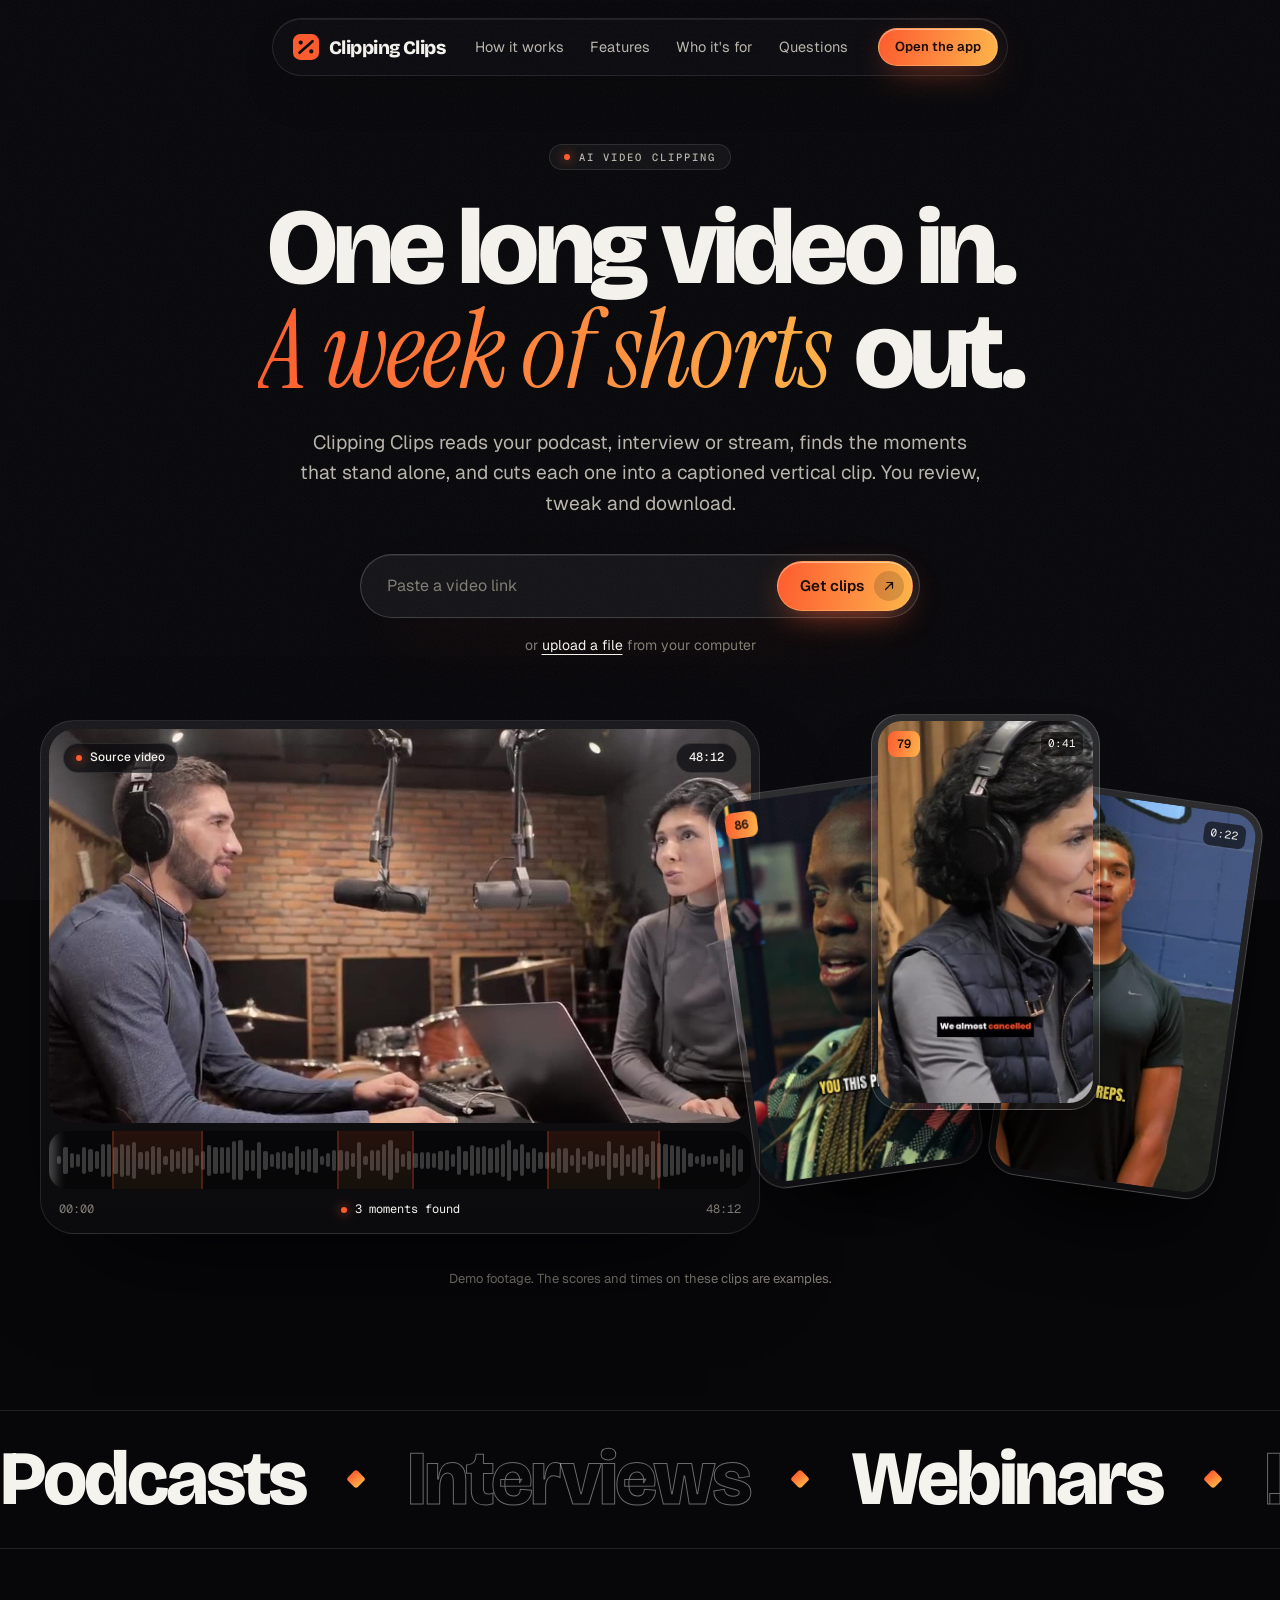
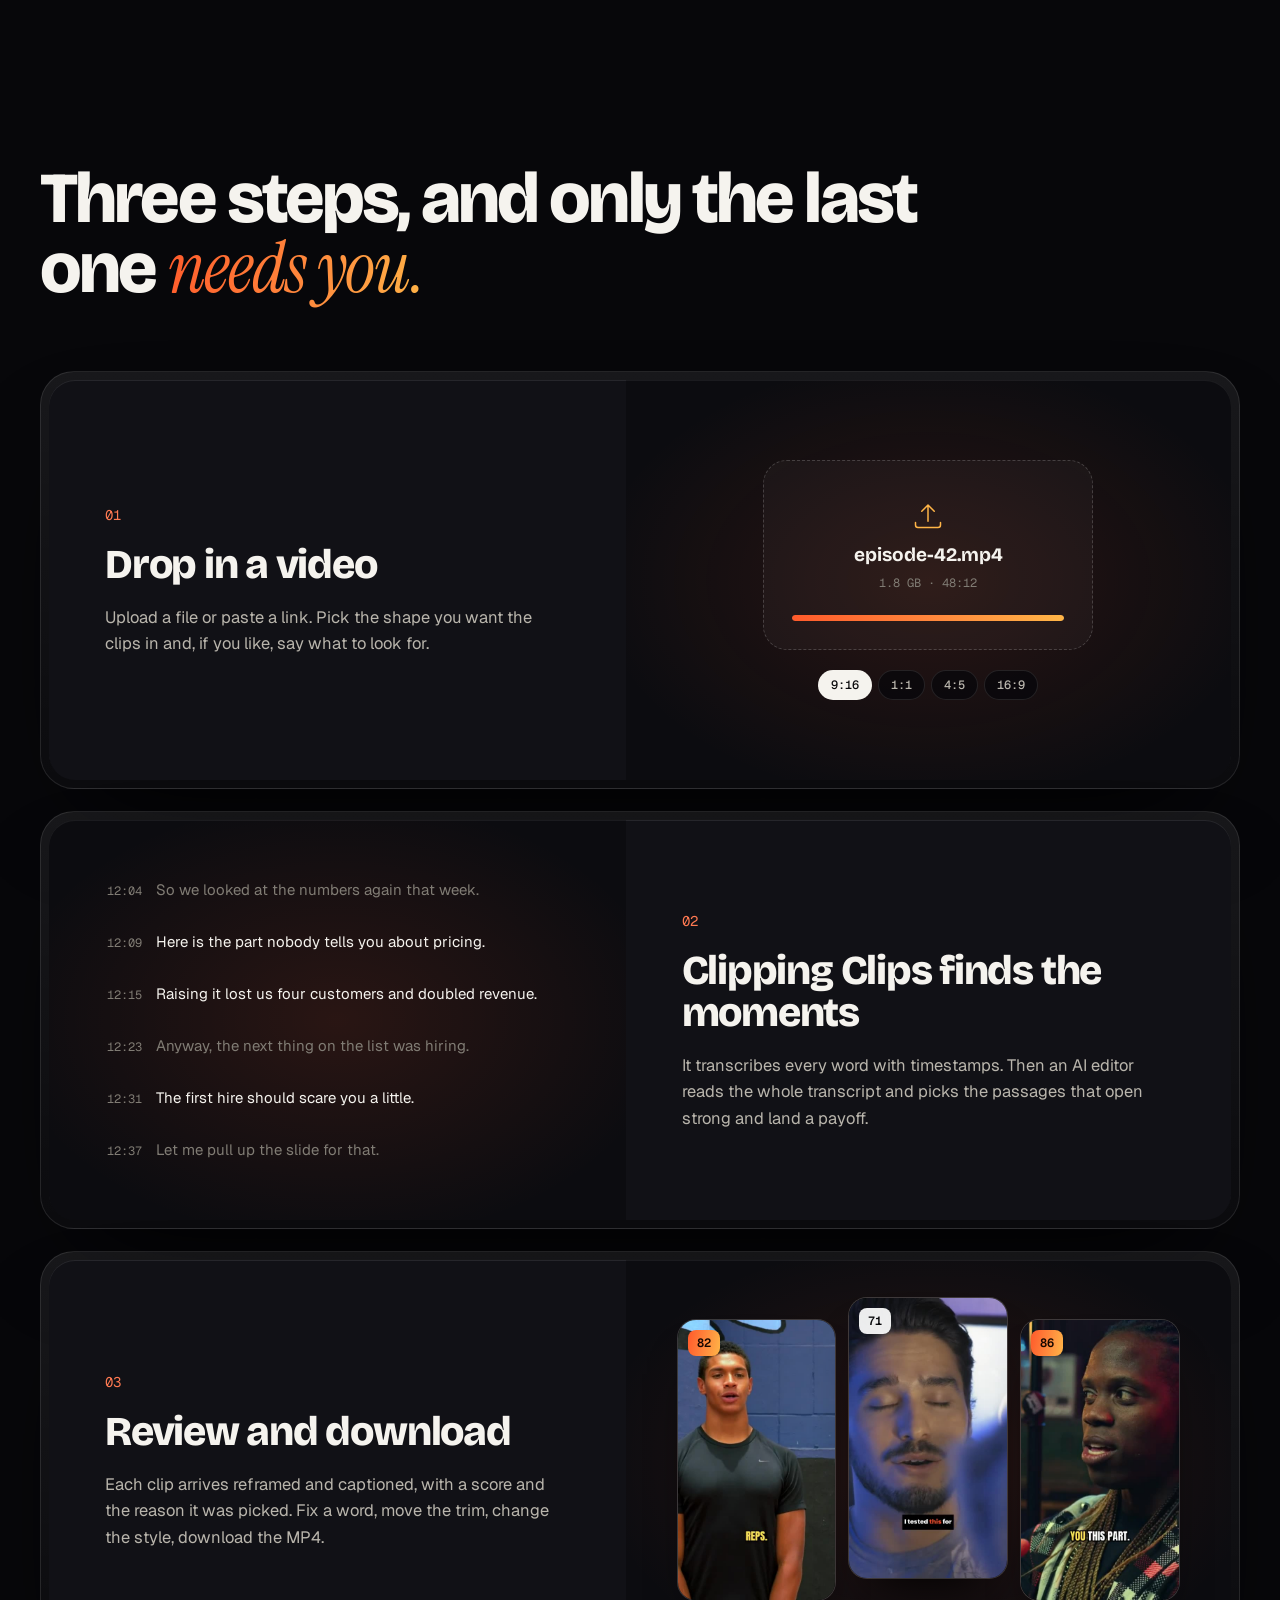
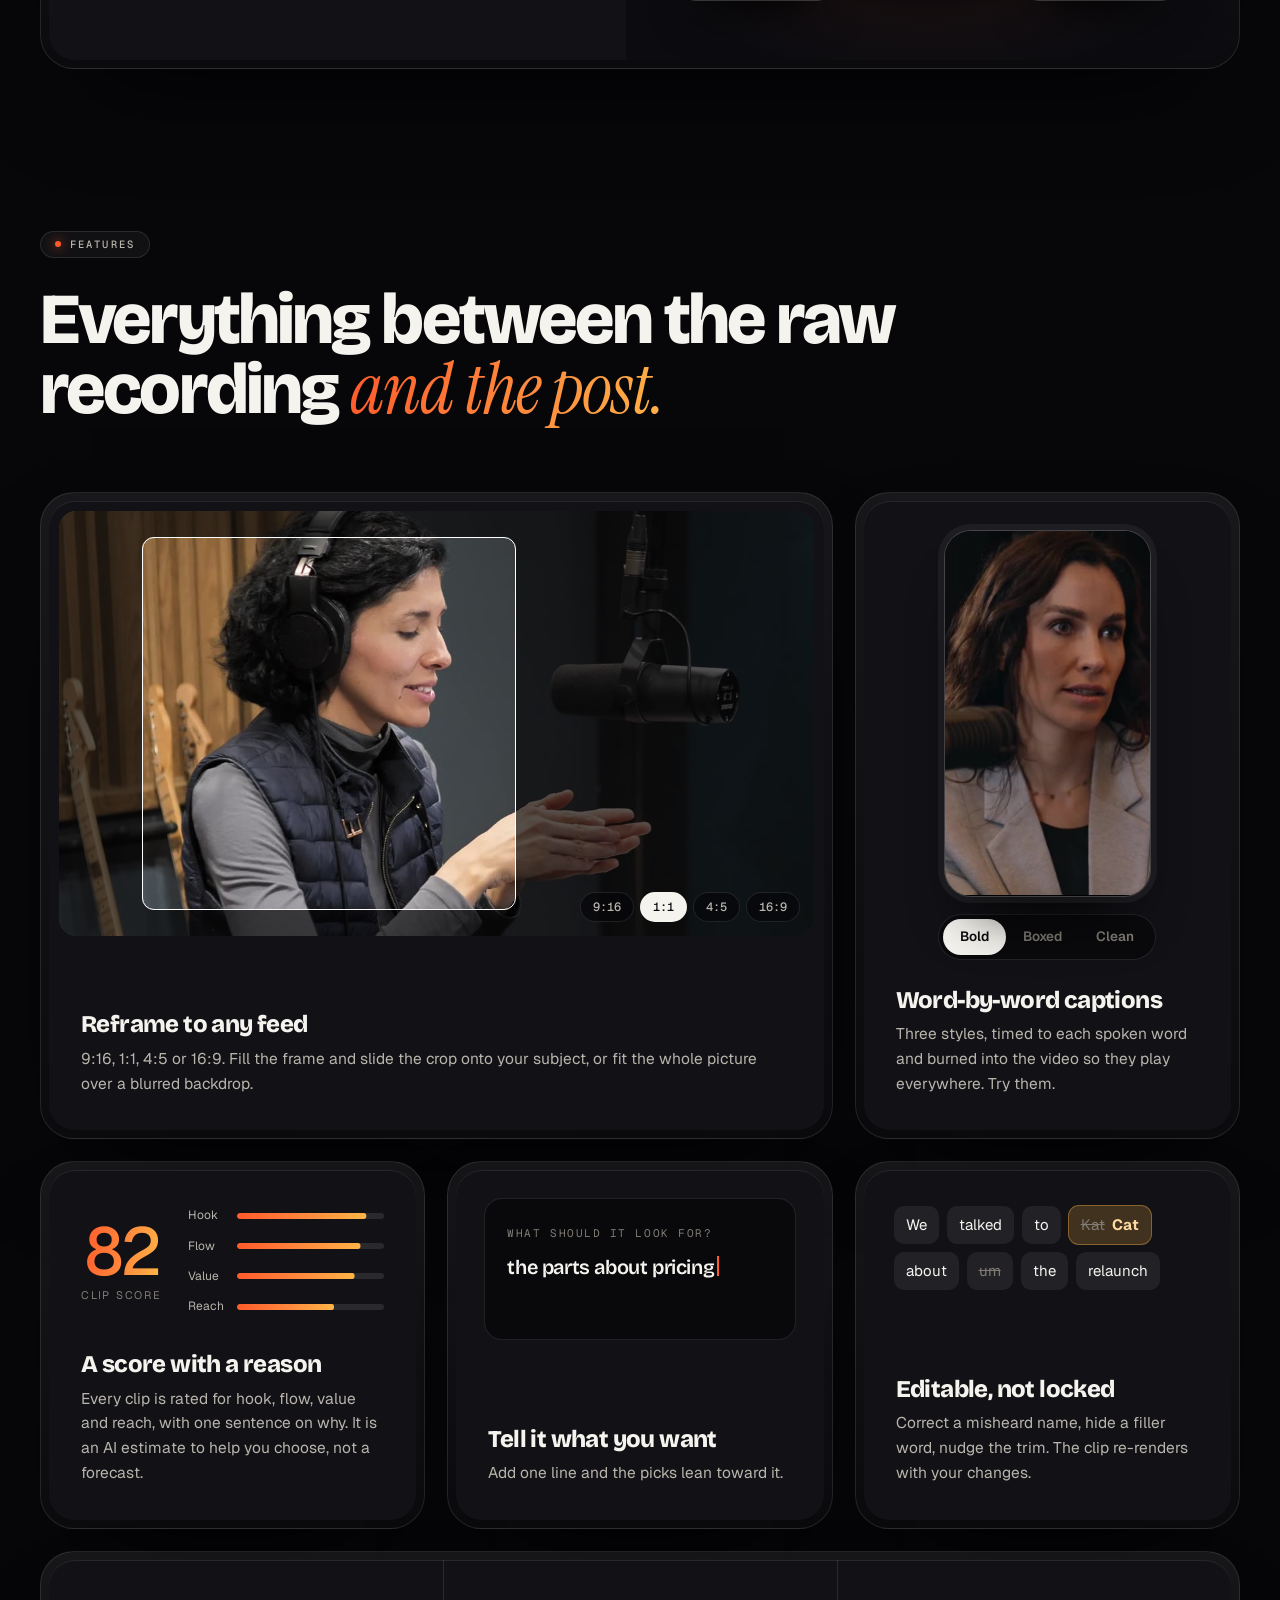
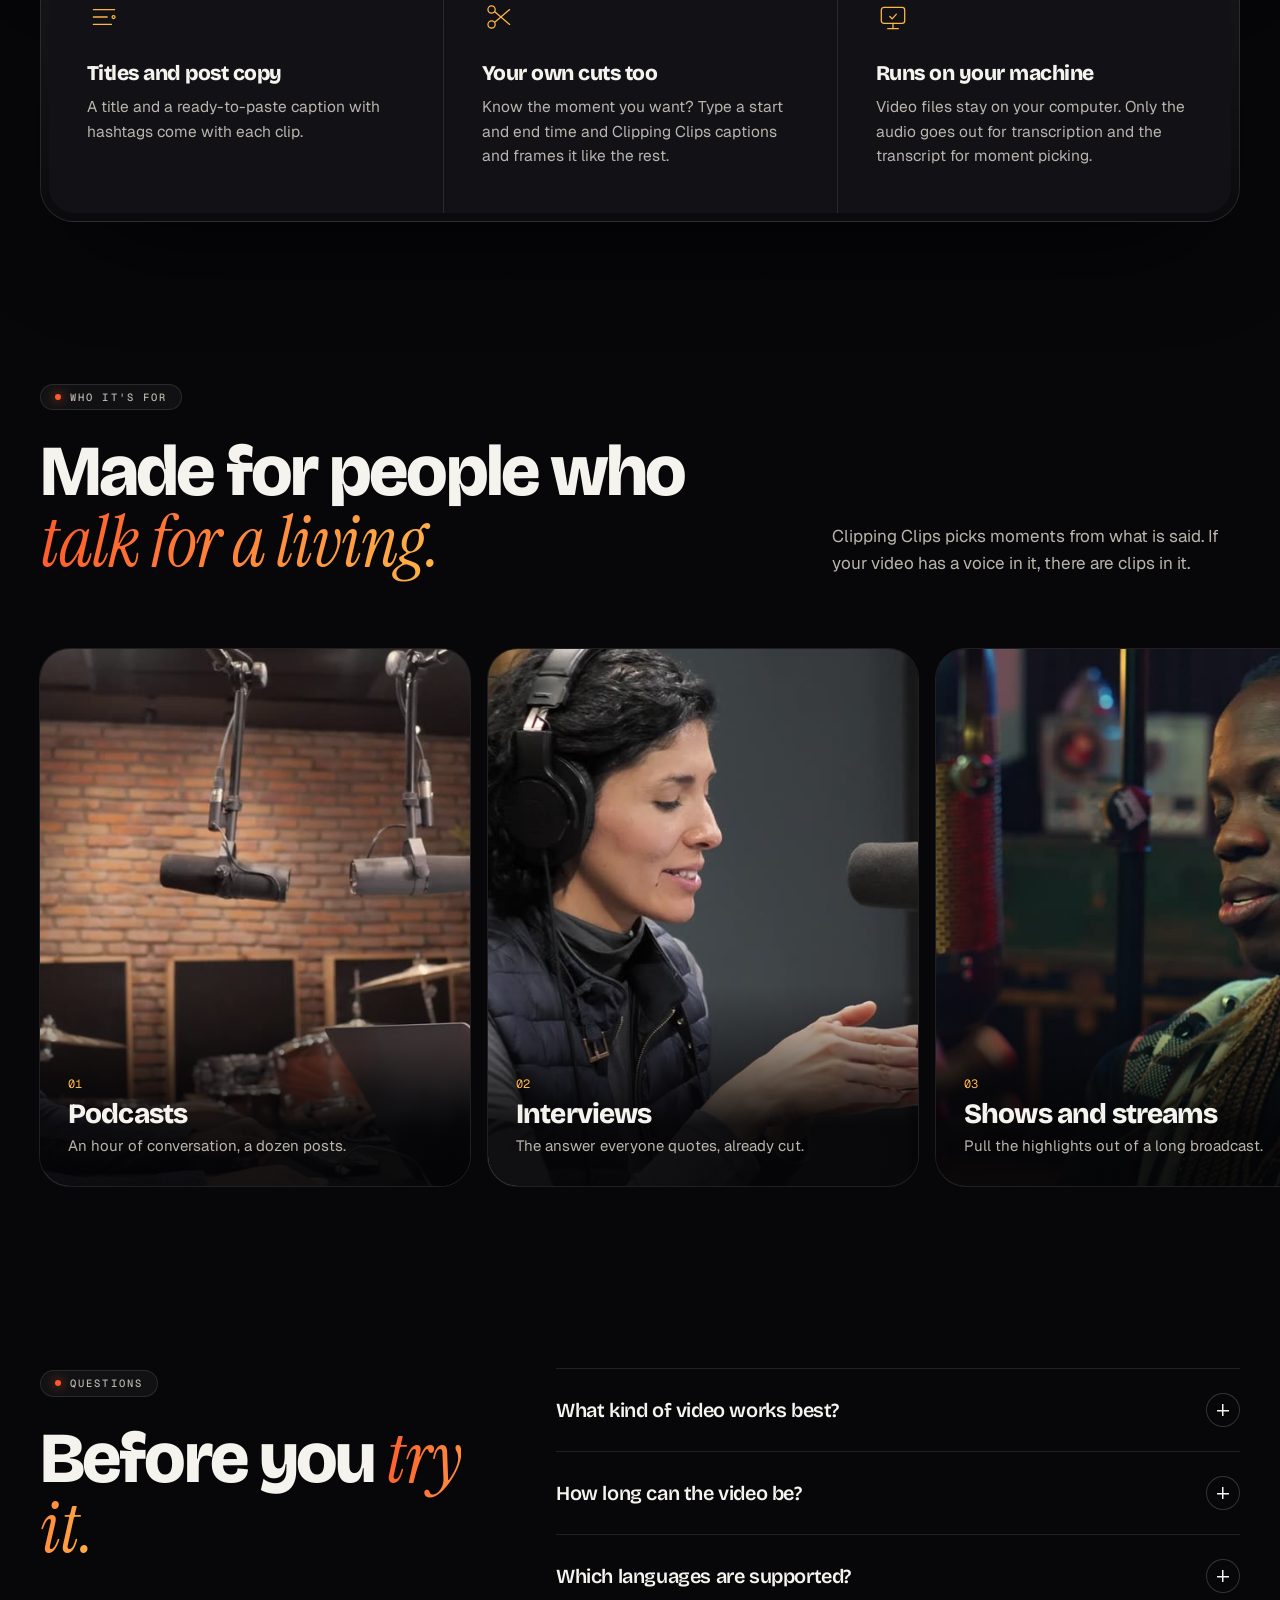
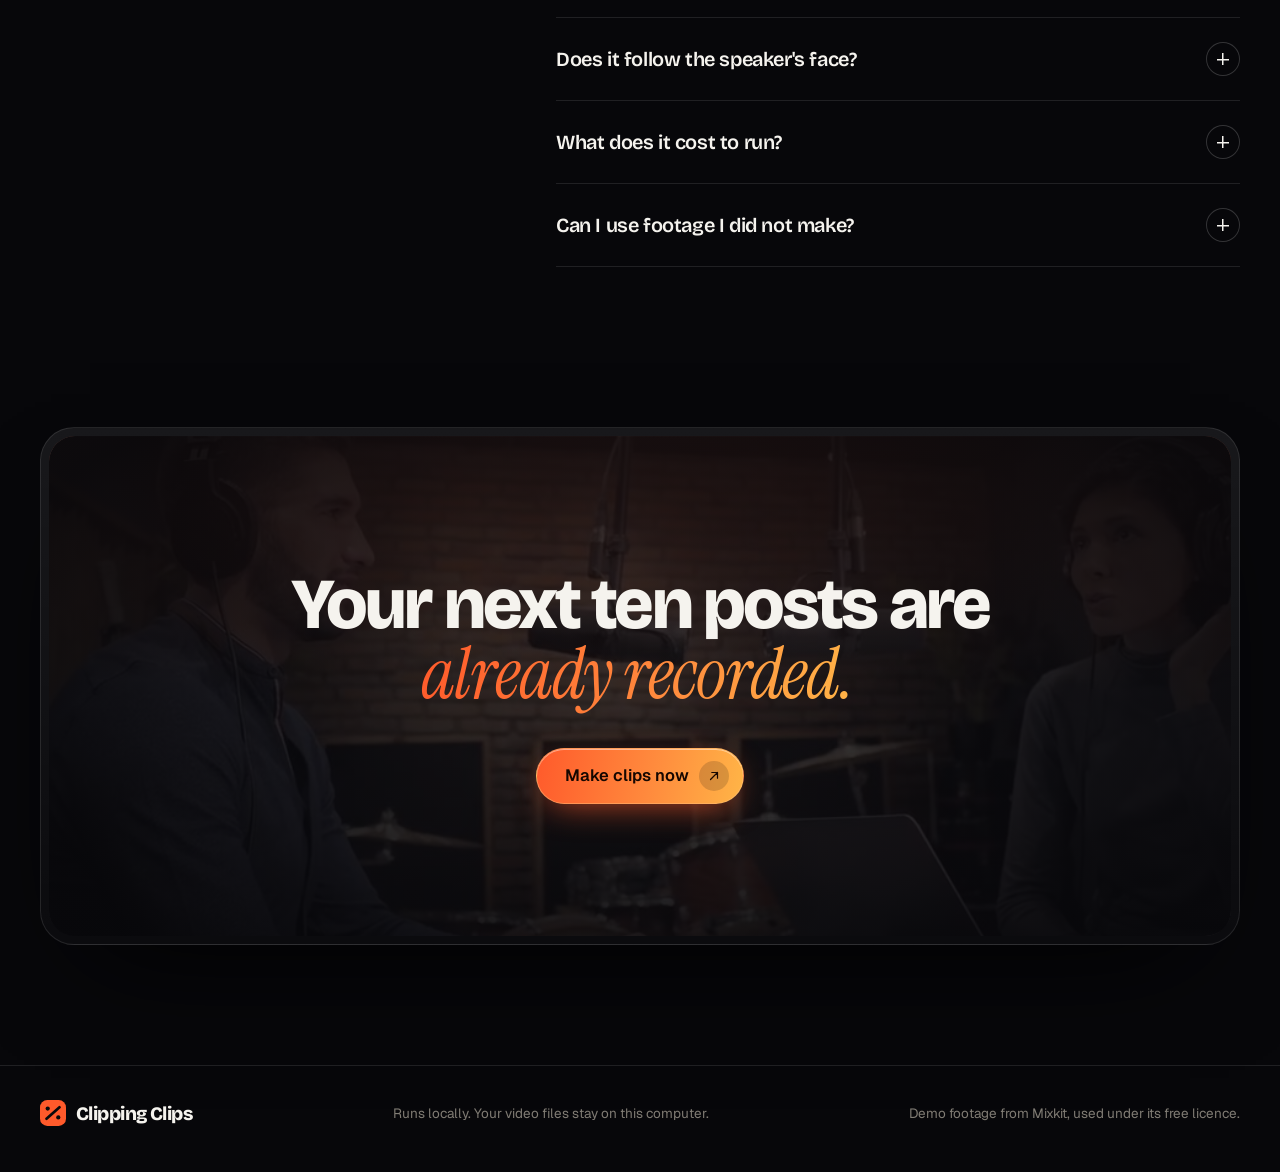
==== commit 457c674e: "Rename to Clipping Clips" ====
--- a/index.html
+++ b/index.html
@@ -4,8 +4,8 @@
 <meta charset="utf-8">
 <meta name="robots" content="noindex">
 <meta name="viewport" content="width=device-width, initial-scale=1">
-<title>Cutline: turn one long video into ready-to-post shorts</title>
-<meta name="description" content="Cutline reads your long video, finds the moments that stand alone, and cuts them into captioned vertical clips you can edit and download.">
+<title>Clipping Clips: turn one long video into ready-to-post shorts</title>
+<meta name="description" content="Clipping Clips reads your long video, finds the moments that stand alone, and cuts them into captioned vertical clips you can edit and download.">
 <meta name="theme-color" content="#07070a">
 <link rel="icon" href="favicon.svg" type="image/svg+xml">
 <link rel="preconnect" href="https://fonts.googleapis.com">
@@ -19,17 +19,19 @@
 <body class="landing">
 
 <header class="island" id="island">
-  <a class="logo" href="index.html" aria-label="Cutline home">
+  <a class="logo" href="index.html" aria-label="Clipping Clips home">
     <svg viewBox="0 0 32 32" aria-hidden="true"><rect width="32" height="32" rx="9" fill="#ff5a2b"/><path d="M8 23 24 9" stroke="#0a0a0c" stroke-width="3.4" stroke-linecap="round"/><circle cx="9.5" cy="10.5" r="2.6" fill="#0a0a0c"/><circle cx="22.5" cy="21.5" r="2.6" fill="#0a0a0c"/></svg>
-    Cutline
+    Clipping Clips
   </a>
   <nav class="island-links" aria-label="Main">
     <a href="#how">How it works</a>
     <a href="#features">Features</a>
     <a href="#for">Who it's for</a>
     <a href="#faq">Questions</a>
+    
   </nav>
   <a class="btn small accent island-cta" href="app.html">Open the app</a>
+  
   <button class="burger" id="burger" aria-label="Open menu" aria-expanded="false" aria-controls="menu"><i></i><i></i></button>
 </header>
 
@@ -40,6 +42,7 @@
     <a href="#for" style="--i:2">Who it's for</a>
     <a href="#faq" style="--i:3">Questions</a>
     <a class="btn accent" href="app.html" style="--i:4">Open the app</a>
+    
   </nav>
 </div>
 
@@ -49,12 +52,13 @@
     <div class="wrap hero-copy">
       <p class="tag rv"><i></i>AI video clipping</p>
       <h1 class="rv" style="--d:.08s">One long video in.<br><em>A week of shorts</em> out.</h1>
-      <p class="lede rv" style="--d:.16s">Cutline reads your podcast, interview or stream, finds the moments that stand alone, and cuts each one into a captioned vertical clip. You review, tweak and download.</p>
+      <p class="lede rv" style="--d:.16s">Clipping Clips reads your podcast, interview or stream, finds the moments that stand alone, and cuts each one into a captioned vertical clip. You review, tweak and download.</p>
       <form class="hero-form rv" style="--d:.24s" action="app.html" method="get">
         <input type="url" name="url" placeholder="Paste a video link" aria-label="Video link">
         <button class="btn accent magnet" type="submit">Get clips <span class="disc"><svg viewBox="0 0 16 16" fill="none" stroke="currentColor" stroke-width="1.4" stroke-linecap="round" stroke-linejoin="round"><path d="M4 12 12 4M5.5 4H12v6.5"/></svg></span></button>
       </form>
       <p class="hero-note rv" style="--d:.3s">or <a href="app.html">upload a file</a> from your computer</p>
+      
     </div>
 
     <div class="wrap">
@@ -126,7 +130,7 @@
           <div class="core step-core">
             <div class="step-copy">
               <span class="num mono">02</span>
-              <h3>Cutline finds the moments</h3>
+              <h3>Clipping Clips finds the moments</h3>
               <p>It transcribes every word with timestamps. Then an AI editor reads the whole transcript and picks the passages that open strong and land a payoff.</p>
             </div>
             <div class="step-visual v-transcript" aria-hidden="true">
@@ -255,12 +259,13 @@
               <div>
                 <svg viewBox="0 0 32 32" fill="none" stroke="currentColor" stroke-width="1.2" stroke-linecap="round" stroke-linejoin="round" aria-hidden="true"><circle cx="9" cy="9" r="3.4"/><circle cx="9" cy="23" r="3.4"/><path d="M12 11l14 12M12 21L26 9"/></svg>
                 <h3>Your own cuts too</h3>
-                <p>Know the moment you want? Type a start and end time and Cutline captions and frames it like the rest.</p>
+                <p>Know the moment you want? Type a start and end time and Clipping Clips captions and frames it like the rest.</p>
               </div>
               <div>
                 <svg viewBox="0 0 32 32" fill="none" stroke="currentColor" stroke-width="1.2" stroke-linecap="round" stroke-linejoin="round" aria-hidden="true"><rect x="5" y="7" width="22" height="15" rx="2.5"/><path d="M11 27h10M16 22v5"/><path d="M13 15.5l2.2 2.2 4-4.4"/></svg>
                 <h3>Runs on your machine</h3>
                 <p>Video files stay on your computer. Only the audio goes out for transcription and the transcript for moment picking.</p>
+                
               </div>
             </div>
           </div>
@@ -277,10 +282,10 @@
           <p class="tag rv"><i></i>Who it's for</p>
           <h2 class="rv" style="--d:.08s">Made for people who <em>talk for a living.</em></h2>
         </div>
-        <p class="sub rv" style="--d:.16s">Cutline picks moments from what is said. If your video has a voice in it, there are clips in it.</p>
-      </div>
-    </div>
-    <div class="rail rv" tabindex="0" role="region" aria-label="Kinds of video Cutline works with">
+        <p class="sub rv" style="--d:.16s">Clipping Clips picks moments from what is said. If your video has a voice in it, there are clips in it.</p>
+      </div>
+    </div>
+    <div class="rail rv" tabindex="0" role="region" aria-label="Kinds of video Clipping Clips works with">
       <figure><img src="media/still-podcast.jpg" alt="Two podcast hosts talking into studio microphones" loading="lazy" decoding="async"><figcaption><span class="mono">01</span><strong>Podcasts</strong>An hour of conversation, a dozen posts.</figcaption></figure>
       <figure><img src="media/still-interview.jpg" alt="An interviewer in headphones speaking into a microphone" loading="lazy" decoding="async"><figcaption><span class="mono">02</span><strong>Interviews</strong>The answer everyone quotes, already cut.</figcaption></figure>
       <figure><img src="media/still-host.jpg" alt="A radio host gesturing while speaking" loading="lazy" decoding="async"><figcaption><span class="mono">03</span><strong>Shows and streams</strong>Pull the highlights out of a long broadcast.</figcaption></figure>
@@ -297,11 +302,13 @@
         <h2 class="rv" style="--d:.08s">Before you <em>try it.</em></h2>
       </div>
       <div class="faq rv" style="--d:.12s">
-        <details><summary>What kind of video works best?</summary><p>Anything where people talk: podcasts, interviews, webinars, lessons, commentary, vlogs. Cutline picks moments from what is said, so a video with no speech gives it nothing to work with.</p></details>
+        <details><summary>What kind of video works best?</summary><p>Anything where people talk: podcasts, interviews, webinars, lessons, commentary, vlogs. Clipping Clips picks moments from what is said, so a video with no speech gives it nothing to work with.</p></details>
         <details><summary>How long can the video be?</summary><p>There is no fixed length limit. Long recordings are transcribed in 20-minute parts. Files up to 8 GB are accepted.</p></details>
-        <details><summary>Which languages are supported?</summary><p>Transcription detects the language automatically, or you can set it. Captions are tested in Latin and Devanagari scripts. Other scripts rely on the fonts installed on this computer.</p></details>
+        
+        <details><summary>Which languages are supported?</summary><p>Transcription detects the language automatically, or you can set it. Captions are tested in Latin and Devanagari scripts. Other scripts depend on the fonts available where Clipping Clips runs.</p></details>
         <details><summary>Does it follow the speaker's face?</summary><p>Not automatically yet. Fill mode crops to the centre and gives you a slider to move the crop onto your subject; Fit mode keeps the whole frame.</p></details>
-        <details><summary>What does it cost to run?</summary><p>Cutline itself is yours. Each video uses your own API keys for transcription and for the AI that picks moments, billed by those providers.</p></details>
+        <details><summary>What does it cost to run?</summary><p>Clipping Clips itself is yours. Each video uses your own API keys for transcription and for the AI that picks moments, billed by those providers.</p></details>
+        
         <details><summary>Can I use footage I did not make?</summary><p>Only clip video you own or have permission to use.</p></details>
       </div>
     </div>
@@ -325,11 +332,12 @@
 
 <footer class="foot">
   <div class="wrap">
-    <a class="logo" href="index.html" aria-label="Cutline home">
+    <a class="logo" href="index.html" aria-label="Clipping Clips home">
       <svg viewBox="0 0 32 32" aria-hidden="true"><rect width="32" height="32" rx="9" fill="#ff5a2b"/><path d="M8 23 24 9" stroke="#0a0a0c" stroke-width="3.4" stroke-linecap="round"/><circle cx="9.5" cy="10.5" r="2.6" fill="#0a0a0c"/><circle cx="22.5" cy="21.5" r="2.6" fill="#0a0a0c"/></svg>
-      Cutline
+      Clipping Clips
     </a>
     <span>Runs locally. Your video files stay on this computer.</span>
+    
     <span>Demo footage from Mixkit, used under its free licence.</span>
   </div>
 </footer>
--- a/styles.css
+++ b/styles.css
@@ -121,7 +121,7 @@
   padding: 0 10px 0 20px;
   border: 1px solid var(--hair);
   border-radius: 999px;
-  background: rgba(16, 16, 21, 0.94);
+  background: #101015;
   box-shadow: var(--shadow);
 }
 .logo {
@@ -131,6 +131,7 @@
   font: 800 1.1875rem/1 var(--display);
   letter-spacing: -0.03em;
   text-decoration: none;
+  white-space: nowrap;
 }
 .logo svg {
   width: 26px;
@@ -149,6 +150,102 @@
 }
 .bar nav a:hover,
 .bar nav a[aria-current] {
+  color: var(--ink);
+}
+
+.bar nav {
+  align-items: center;
+}
+.usage {
+  padding: 5px 10px;
+  border: 1px solid var(--hair);
+  border-radius: 999px;
+  color: var(--ink-2);
+  font-size: 0.75rem;
+}
+
+/* ---------- sign in ---------- */
+.auth-wrap {
+  display: grid;
+  justify-items: center;
+  padding-top: 24px;
+}
+.auth {
+  display: grid;
+  gap: 18px;
+  width: min(440px, 100%);
+}
+.auth .tabs {
+  justify-self: start;
+  margin-bottom: 4px;
+}
+.auth h1 {
+  font-size: 2.1rem;
+  font-weight: 800;
+}
+.auth-sub,
+.auth-note {
+  color: var(--ink-3);
+  font-size: 0.9375rem;
+}
+.auth-sub {
+  margin-top: -10px;
+}
+.auth-note {
+  text-align: center;
+  font-size: 0.8125rem;
+}
+.agree {
+  display: flex;
+  gap: 10px;
+  align-items: flex-start;
+  font-size: 0.875rem;
+  color: var(--ink-2);
+}
+.agree input {
+  margin-top: 4px;
+  accent-color: var(--accent);
+}
+.auth-error {
+  padding: 10px 14px;
+  border: 1px solid rgba(255, 90, 43, 0.45);
+  border-radius: 12px;
+  background: rgba(255, 90, 43, 0.1);
+  color: #ffc0ae;
+  font-size: 0.9063rem;
+}
+
+/* ---------- long-form pages ---------- */
+.prose {
+  max-width: 760px;
+}
+.prose h1 {
+  margin: 14px 0 24px;
+  font-size: clamp(2rem, 4.4vw, 3rem);
+  font-weight: 800;
+}
+.prose h2 {
+  margin: 40px 0 12px;
+  font-size: 1.375rem;
+  letter-spacing: -0.02em;
+}
+.prose p,
+.prose li {
+  color: var(--ink-2);
+}
+.prose p + p {
+  margin-top: 12px;
+}
+.prose ul {
+  margin: 0;
+  padding-left: 20px;
+  display: grid;
+  gap: 8px;
+}
+.prose a {
+  color: var(--accent-2);
+}
+.prose strong {
   color: var(--ink);
 }
 
@@ -895,3 +992,8 @@
     scroll-behavior: auto !important;
   }
 }
+
+.prose ul + p,
+.prose p + ul {
+  margin-top: 12px;
+}
--- a/landing.css
+++ b/landing.css
@@ -237,6 +237,21 @@
 .hero-form .btn {
   height: 50px;
 }
+.hero-cta {
+  display: flex;
+  flex-wrap: wrap;
+  justify-content: center;
+  gap: 12px;
+  margin-top: 36px;
+}
+.hero-cta .btn {
+  height: 56px;
+  padding: 0 28px;
+  font-size: 1.0313rem;
+}
+.foot a {
+  color: var(--ink-2);
+}
 .hero-note {
   margin-top: 16px;
   font-size: 0.875rem;
@@ -1297,6 +1312,21 @@
   }
 }
 @media (max-width: 680px) {
+  .island {
+    padding-left: 14px;
+    gap: 8px;
+  }
+  .island .logo {
+    gap: 8px;
+    font-size: 1rem;
+  }
+  .island .logo svg {
+    width: 24px;
+    height: 24px;
+  }
+  .island-cta {
+    padding: 0 12px;
+  }
   .hero {
     padding-top: 128px;
   }
